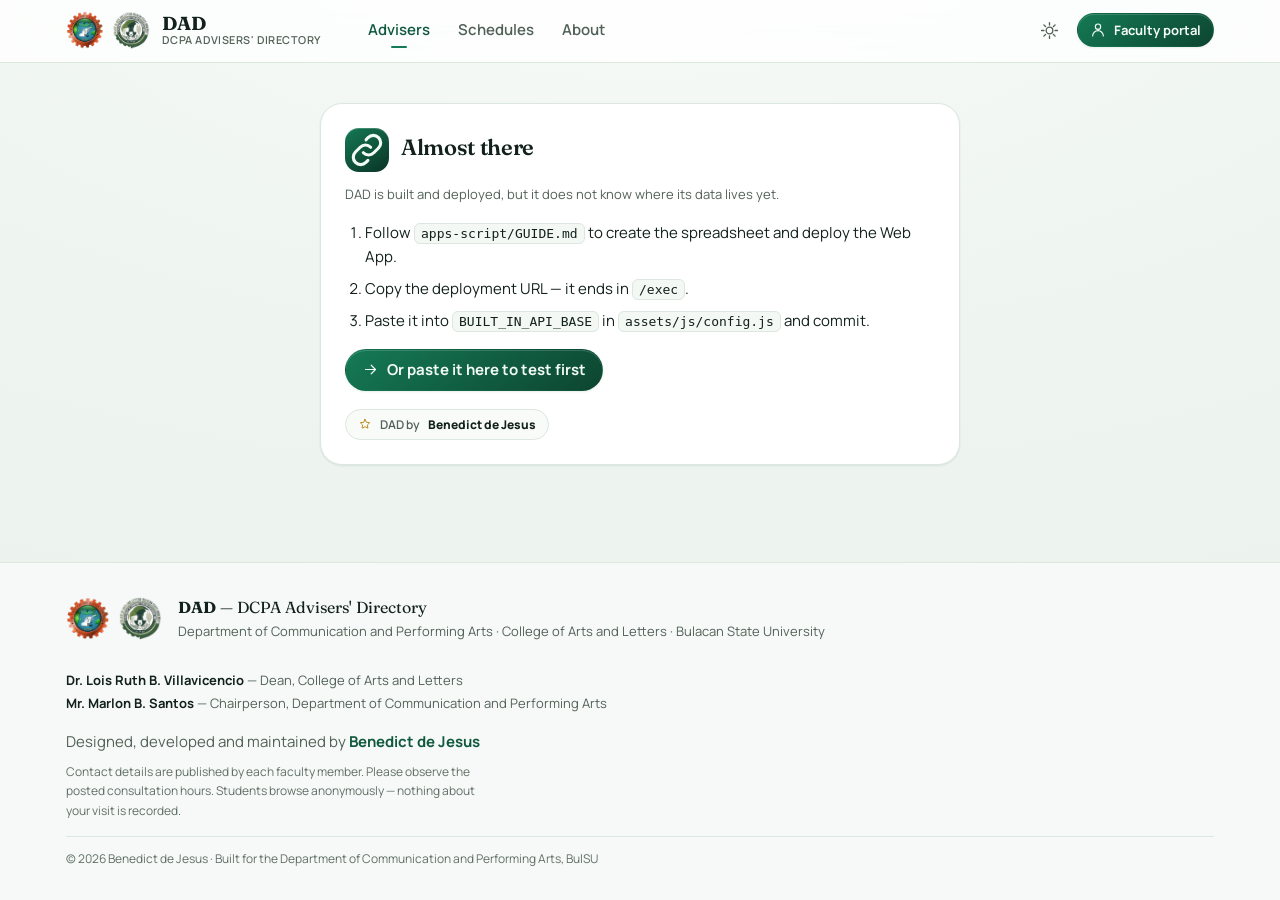
==== index.html @ 9a179851 "update" ====
<!doctype html>
<html lang="en" data-theme="auto">
<head>
<meta charset="utf-8">
<meta name="viewport" content="width=device-width, initial-scale=1, viewport-fit=cover">
<title>DAD — DCPA Advisers' Directory | BulSU College of Arts and Letters</title>
<meta name="description" content="Find advisers, consultants, critics and media experts of the Department of Communication and Performing Arts at Bulacan State University — expertise, consultation schedules and availability. Developed by Benedict de Jesus.">

<!-- Authorship -->
<meta name="author" content="Benedict de Jesus">
<meta name="creator" content="Benedict de Jesus">
<meta name="designer" content="Benedict de Jesus">
<meta name="copyright" content="Benedict de Jesus">
<link rel="author" href="humans.txt">

<meta name="color-scheme" content="light dark">
<meta name="theme-color" content="#10593f" media="(prefers-color-scheme: light)">
<meta name="theme-color" content="#0a1310" media="(prefers-color-scheme: dark)">

<meta property="og:title" content="DAD — DCPA Advisers' Directory">
<meta property="og:description" content="Advisers, consultants, critics and media experts of the Department of Communication and Performing Arts, BulSU College of Arts and Letters. Developed by Benedict de Jesus.">
<meta property="og:type" content="website">
<meta property="article:author" content="Benedict de Jesus">

<!-- The SVG monogram stays the tab icon: at 16px an institutional seal is
     unreadable, while the DCPA seal is used wherever there is room for it. -->
<link rel="icon" href="assets/img/favicon.svg" type="image/svg+xml">
<link rel="icon" href="assets/img/dcpa-logo.png" type="image/png" sizes="192x192">
<link rel="apple-touch-icon" href="assets/img/dcpa-logo.png">
<link rel="manifest" href="manifest.webmanifest">

<link rel="preconnect" href="https://fonts.googleapis.com">
<link rel="preconnect" href="https://fonts.gstatic.com" crossorigin>
<link rel="stylesheet" href="https://fonts.googleapis.com/css2?family=Fraunces:opsz,wght@9..144,500;9..144,700&family=Manrope:wght@400;500;600;700;800&display=swap">

<link rel="stylesheet" href="assets/css/tokens.css">
<link rel="stylesheet" href="assets/css/layout.css">
<link rel="stylesheet" href="assets/css/components.css">

<script type="application/ld+json">
{
  "@context": "https://schema.org",
  "@type": "WebSite",
  "name": "DAD — DCPA Advisers' Directory",
  "description": "Directory of advisers, consultants, critics and media experts of the Department of Communication and Performing Arts, College of Arts and Letters, Bulacan State University.",
  "author": {
    "@type": "Person",
    "name": "Benedict de Jesus",
    "jobTitle": "Developer and Administrator"
  },
  "creator": { "@type": "Person", "name": "Benedict de Jesus" },
  "publisher": {
    "@type": "CollegeOrUniversity",
    "name": "Bulacan State University",
    "department": {
      "@type": "Organization",
      "name": "Department of Communication and Performing Arts, College of Arts and Letters"
    }
  }
}
</script>

<script>
  // Applied before first paint so the page never flashes the wrong theme.
  (function () {
    try {
      var saved = localStorage.getItem('dad:theme');
      if (saved === 'light' || saved === 'dark') {
        document.documentElement.dataset.theme = saved;
      }
    } catch (e) {}
  })();
</script>
</head>

<body>
<!--
  DAD — DCPA Advisers' Directory
  Department of Communication and Performing Arts
  College of Arts and Letters, Bulacan State University

  Designed, built and maintained by Benedict de Jesus.
-->
<a class="skip-link" href="#main">Skip to content</a>

<div class="app-frame">

  <header class="topbar" id="topbar">
    <div class="topbar__inner">
      <a class="brand" href="#/" aria-label="DAD — DCPA Advisers' Directory, home">
        <span class="seals brand__seals">
          <span class="seal seal--adaptive brand__seal-cal">
            <img src="assets/img/cal-logo.png" width="192" height="191"
                 alt="Seal of the College of Arts and Letters, Bulacan State University">
          </span>
          <span class="seal seal--adaptive">
            <img src="assets/img/dcpa-logo.png" width="192" height="192"
                 alt="Seal of the Department of Communication and Performing Arts">
          </span>
        </span>
        <span class="brand__text">
          <strong>DAD</strong>
          <small>DCPA Advisers' Directory</small>
        </span>
      </a>

      <nav class="topnav" aria-label="Primary">
        <a href="#/" data-nav="home">Advisers</a>
        <a href="#/schedules" data-nav="schedules">Schedules</a>
        <a href="#/about" data-nav="about">About</a>
      </nav>

      <div class="topbar__actions">
        <button class="icon-btn" id="themeToggle" type="button"
                aria-label="Switch colour theme" title="Switch colour theme">
          <svg class="icon-sun" viewBox="0 0 24 24" aria-hidden="true"><circle cx="12" cy="12" r="4.2"></circle><g class="rays"><path d="M12 2v3M12 19v3M2 12h3M19 12h3M4.9 4.9 7 7M17 17l2.1 2.1M19.1 4.9 17 7M7 17l-2.1 2.1"></path></g></svg>
          <svg class="icon-moon" viewBox="0 0 24 24" aria-hidden="true"><path d="M20 14.5A8.5 8.5 0 0 1 9.5 4a8.5 8.5 0 1 0 10.5 10.5z"></path></svg>
        </button>
        <a class="btn btn--primary btn--sm topbar__portal" href="#/portal" data-nav="portal">
          <svg viewBox="0 0 24 24" aria-hidden="true" class="btn__icon"><path d="M12 3a4 4 0 1 1 0 8 4 4 0 0 1 0-8Z"></path><path d="M4 21a8 8 0 0 1 16 0"></path></svg>
          Faculty portal
        </a>
      </div>
    </div>
    <div class="topbar__progress" id="progress" aria-hidden="true"></div>
  </header>

  <main id="main" class="main" tabindex="-1">
    <div id="view" class="view"></div>
  </main>

  <footer class="footer">
    <div class="footer__inner">
      <div class="footer__lockup">
        <span class="seals">
          <span class="seal seal--adaptive" style="--seal:44px">
            <img src="assets/img/cal-logo.png" width="192" height="191" loading="lazy"
                 alt="Seal of the College of Arts and Letters, Bulacan State University">
          </span>
          <span class="seal seal--adaptive" style="--seal:44px">
            <img src="assets/img/dcpa-logo.png" width="192" height="192" loading="lazy"
                 alt="Seal of the Department of Communication and Performing Arts">
          </span>
        </span>
        <div>
          <p class="footer__brand"><strong>DAD</strong> — DCPA Advisers' Directory</p>
          <p class="footer__meta" id="footerMeta">
            Department of Communication and Performing Arts · College of Arts and Letters ·
            Bulacan State University
          </p>
        </div>
      </div>

      <p class="footer__leadership" id="footerLeadership">
        <span><b data-dean>Dr. Lois Ruth B. Villavicencio</b> — Dean, College of Arts and Letters</span>
        <span><b data-chair>Mr. Marlon B. Santos</b> — Chairperson, Department of Communication and Performing Arts</span>
      </p>

      <p class="footer__author">
        Designed, developed and maintained by
        <a href="#/about"><strong data-author>Benedict de Jesus</strong></a>
      </p>
      <p class="footer__legal">
        Contact details are published by each faculty member. Please observe the
        posted consultation hours. Students browse anonymously — nothing about
        your visit is recorded.
      </p>
      <p class="footer__copyright">
        &copy; <span id="footerYear">2026</span> <span data-author>Benedict de Jesus</span> ·
        Built for the Department of Communication and Performing Arts, BulSU
      </p>
    </div>
  </footer>

  <nav class="tabbar" aria-label="Primary (mobile)">
    <a href="#/" data-nav="home">
      <svg viewBox="0 0 24 24" aria-hidden="true"><path d="M4 6h16M4 12h16M4 18h10"></path></svg>
      <span>Advisers</span>
    </a>
    <a href="#/schedules" data-nav="schedules">
      <svg viewBox="0 0 24 24" aria-hidden="true"><rect x="3" y="5" width="18" height="16" rx="3"></rect><path d="M3 10h18M8 3v4M16 3v4"></path></svg>
      <span>Schedules</span>
    </a>
    <a href="#/portal" data-nav="portal">
      <svg viewBox="0 0 24 24" aria-hidden="true"><circle cx="12" cy="8" r="3.6"></circle><path d="M5 20a7 7 0 0 1 14 0"></path></svg>
      <span>Portal</span>
    </a>
    <a href="#/about" data-nav="about">
      <svg viewBox="0 0 24 24" aria-hidden="true"><circle cx="12" cy="12" r="9"></circle><path d="M12 11v5M12 7.6v.6"></path></svg>
      <span>About</span>
    </a>
  </nav>

</div>

<div id="sheetHost"></div>
<div id="toastHost" class="toast-host" role="status" aria-live="polite" aria-atomic="false"></div>

<script type="module" src="assets/js/app.js"></script>
<noscript>
  <div class="noscript">
    DAD needs JavaScript to load the advisers' directory. Please enable it, or
    contact the department office for a printed copy of consultation hours.
    <p style="margin-top:12px">A project by Benedict de Jesus.</p>
  </div>
</noscript>
</body>
</html>
---- assets/css/tokens.css ----
/* ==========================================================================
   DAD — DCPA Advisers' Directory
   Design tokens.

   Built and developed by Benedict de Jesus.

   Palette: College of Arts and Letters green with a gold accent, on warm
   neutrals. To rebrand, change --brand-* and --accent-* only; every surface,
   border, badge and dark-mode value derives from them.
   ========================================================================== */

:root {
  color-scheme: light;

  /* --- brand: CAL green ------------------------------------------------ */
  --brand-900: #052018;
  --brand-800: #0a3325;
  --brand-700: #0d4531;
  --brand-600: #10593f;
  --brand-500: #157a56;
  --brand-400: #2f9c74;
  --brand-300: #6fbf9c;
  --brand-200: #c2e3d5;
  --brand-100: #ecf6f1;

  /* --- accent: academic gold ------------------------------------------- */
  --accent-700: #7d5a10;
  --accent-600: #9c7118;
  --accent-500: #bd8d24;
  --accent-400: #d9ae51;
  --accent-200: #f1e2ba;
  --accent-100: #faf4e5;

  /* --- semantic surfaces ----------------------------------------------- */
  --bg: #f4f7f4;
  --bg-tint: radial-gradient(120% 80% at 50% -10%, #f7fbf8 0%, #eff5f1 55%, #ecf2ee 100%);
  --surface: #ffffff;
  --surface-2: #f9fbf9;
  --surface-3: #eef3ef;
  --surface-inset: #f4f8f5;
  --overlay: rgba(6, 30, 22, .48);

  --line: #dce7e0;
  --line-strong: #c5d5cb;

  --text: #12211b;
  --text-muted: #526158;
  /* Not lighter than this: --text-faint carries the mobile tab-bar labels and
     the footer small print, so it must clear 4.5:1 on both --surface and --bg. */
  --text-faint: #616f67;
  --text-on-brand: #f2fbf6;

  /* Brand colour when it is used as *text* rather than as a fill. It has to
     satisfy contrast against light and dark surfaces, which the fill colours
     cannot — a green dark enough to sit behind white text is unreadable as
     text on a dark card. */
  --brand-ink: var(--brand-600);
  --accent-ink: var(--accent-700);

  /* --- status ---------------------------------------------------------- */
  --ok-bg: #e4f4ea;      --ok-fg: #1b6b3c;      --ok-line: #b5e0c6;
  --warn-bg: #fdf2dd;    --warn-fg: #8a5c09;    --warn-line: #f0d9a8;
  --stop-bg: #fbe9e9;    --stop-fg: #a52a2a;    --stop-line: #ecc9c9;
  --info-bg: #e7eff9;    --info-fg: #27548c;    --info-line: #c4d6ee;

  /* --- elevation -------------------------------------------------------- */
  --shadow-1: 0 1px 2px rgba(10, 45, 33, .05), 0 1px 3px rgba(10, 45, 33, .04);
  --shadow-2: 0 2px 4px rgba(10, 45, 33, .05), 0 8px 20px -6px rgba(10, 45, 33, .13);
  --shadow-3: 0 4px 10px rgba(10, 45, 33, .07), 0 24px 48px -12px rgba(10, 45, 33, .22);
  --ring: 0 0 0 3px var(--brand-200);

  /* --- geometry --------------------------------------------------------- */
  --r-xs: 8px;
  --r-sm: 12px;
  --r-md: 16px;
  --r-lg: 22px;
  --r-xl: 30px;
  --r-pill: 999px;

  --space-1: 4px;
  --space-2: 8px;
  --space-3: 12px;
  --space-4: 16px;
  --space-5: 24px;
  --space-6: 32px;
  --space-7: 48px;
  --space-8: 72px;

  --shell: 1180px;
  --topbar-h: 60px;
  --tabbar-h: calc(58px + env(safe-area-inset-bottom, 0px));

  /* --- type -------------------------------------------------------------- */
  --font-sans: "Manrope", ui-sans-serif, system-ui, -apple-system, "Segoe UI", Roboto,
               "Helvetica Neue", Arial, sans-serif;
  --font-display: "Fraunces", ui-serif, Georgia, "Times New Roman", serif;
  --font-mono: ui-monospace, SFMono-Regular, "SF Mono", Menlo, Consolas, monospace;

  --fs-xs: .75rem;
  --fs-sm: .8125rem;
  --fs-base: .9375rem;
  --fs-md: 1rem;
  --fs-lg: 1.125rem;
  --fs-xl: 1.375rem;
  --fs-2xl: clamp(1.55rem, 1.1rem + 2vw, 2.1rem);
  --fs-3xl: clamp(2rem, 1.2rem + 3.6vw, 3.1rem);

  /* --- motion ------------------------------------------------------------ */
  --ease-out: cubic-bezier(.22, 1, .36, 1);
  --ease-in-out: cubic-bezier(.65, 0, .35, 1);
  --ease-spring: cubic-bezier(.34, 1.56, .64, 1);
  --t-fast: 140ms;
  --t-base: 240ms;
  --t-slow: 420ms;

  /* --- brand colours of linked services --------------------------------- */
  --facebook: #1877f2;
  --linkedin: #0a66c2;
}

/* --- dark: follows the OS unless the user pinned light ------------------- */
@media (prefers-color-scheme: dark) {
  :root:not([data-theme="light"]) {
    color-scheme: dark;

    --brand-200: #1d4a38;
    --brand-100: #10281f;
    /* Text-weight brand colours, lightened so they stay legible on dark. */
    --brand-ink: #6fbf9c;
    --accent-ink: #e2bd6b;
    --accent-200: #4a3a17;
    --accent-100: #2a2110;

    --bg: #0a1310;
    --bg-tint: radial-gradient(120% 80% at 50% -10%, #132621 0%, #0d1a16 55%, #0a1310 100%);
    --surface: #121e19;
    --surface-2: #16251f;
    --surface-3: #1d3028;
    --surface-inset: #0f1a15;
    --overlay: rgba(2, 9, 6, .68);

    --line: #24382e;
    --line-strong: #35503f;

    --text: #e9f4ee;
    --text-muted: #a3b8ac;
    --text-faint: #7b9186;
    --text-on-brand: #f2fbf6;

    --ok-bg: #10301e;    --ok-fg: #7cd8a0;    --ok-line: #22513a;
    --warn-bg: #322610;  --warn-fg: #edc172;  --warn-line: #54401c;
    --stop-bg: #351717;  --stop-fg: #f0a5a5;  --stop-line: #582929;
    --info-bg: #142238;  --info-fg: #a5c2ec;  --info-line: #2a3d60;

    --shadow-1: 0 1px 2px rgba(0, 0, 0, .5);
    --shadow-2: 0 2px 6px rgba(0, 0, 0, .45), 0 12px 28px -10px rgba(0, 0, 0, .7);
    --shadow-3: 0 6px 14px rgba(0, 0, 0, .5), 0 30px 60px -14px rgba(0, 0, 0, .8);
    --ring: 0 0 0 3px rgba(47, 156, 116, .4);

    --facebook: #4f96ff;
    --linkedin: #4d9ae0;
  }
}

/* --- dark: explicitly pinned by the user --------------------------------- */
:root[data-theme="dark"] {
  color-scheme: dark;

  --brand-200: #1d4a38;
  --brand-100: #10281f;
  /* Text-weight brand colours, lightened so they stay legible on dark. */
  --brand-ink: #6fbf9c;
  --accent-ink: #e2bd6b;
  --accent-200: #4a3a17;
  --accent-100: #2a2110;

  --bg: #0a1310;
  --bg-tint: radial-gradient(120% 80% at 50% -10%, #132621 0%, #0d1a16 55%, #0a1310 100%);
  --surface: #121e19;
  --surface-2: #16251f;
  --surface-3: #1d3028;
  --surface-inset: #0f1a15;
  --overlay: rgba(2, 9, 6, .68);

  --line: #24382e;
  --line-strong: #35503f;

  --text: #e9f4ee;
  --text-muted: #a3b8ac;
  --text-faint: #7b9186;
  --text-on-brand: #f2fbf6;

  --ok-bg: #10301e;    --ok-fg: #7cd8a0;    --ok-line: #22513a;
  --warn-bg: #322610;  --warn-fg: #edc172;  --warn-line: #54401c;
  --stop-bg: #351717;  --stop-fg: #f0a5a5;  --stop-line: #582929;
  --info-bg: #142238;  --info-fg: #a5c2ec;  --info-line: #2a3d60;

  --shadow-1: 0 1px 2px rgba(0, 0, 0, .5);
  --shadow-2: 0 2px 6px rgba(0, 0, 0, .45), 0 12px 28px -10px rgba(0, 0, 0, .7);
  --shadow-3: 0 6px 14px rgba(0, 0, 0, .5), 0 30px 60px -14px rgba(0, 0, 0, .8);
  --ring: 0 0 0 3px rgba(47, 156, 116, .4);

  --facebook: #4f96ff;
  --linkedin: #4d9ae0;
}

/* Users who ask for less motion get none of the decorative kind. */
@media (prefers-reduced-motion: reduce) {
  :root {
    --t-fast: 1ms;
    --t-base: 1ms;
    --t-slow: 1ms;
  }
  *, *::before, *::after {
    animation-duration: 1ms !important;
    animation-iteration-count: 1 !important;
    transition-duration: 1ms !important;
    scroll-behavior: auto !important;
  }
}
---- assets/css/layout.css ----
/* ==========================================================================
   DAD — reset, shell and page layout (mobile-first)
   ========================================================================== */

*, *::before, *::after { box-sizing: border-box; }

html {
  -webkit-text-size-adjust: 100%;
  scroll-behavior: smooth;
}

body {
  margin: 0;
  min-height: 100dvh;
  font-family: var(--font-sans);
  font-size: var(--fs-base);
  line-height: 1.6;
  color: var(--text);
  background: var(--bg);
  background-image: var(--bg-tint);
  background-attachment: fixed;
  -webkit-font-smoothing: antialiased;
  text-rendering: optimizeLegibility;
  overflow-wrap: break-word;
}

body.is-locked { overflow: hidden; }

h1, h2, h3, h4 {
  margin: 0;
  font-family: var(--font-display);
  font-weight: 600;
  line-height: 1.15;
  letter-spacing: -.015em;
  font-optical-sizing: auto;
}

p { margin: 0; }
ul, ol { margin: 0; padding: 0; list-style: none; }

a {
  color: var(--brand-ink);
  text-decoration-color: color-mix(in srgb, var(--brand-600) 35%, transparent);
  text-underline-offset: 3px;
}
a:hover { text-decoration-color: currentColor; }

img { max-width: 100%; display: block; }

svg { fill: none; stroke: currentColor; stroke-width: 1.7; stroke-linecap: round; stroke-linejoin: round; }

button, input, select, textarea { font: inherit; color: inherit; }
button { cursor: pointer; }

:where(a, button, input, select, textarea, [tabindex]):focus-visible {
  outline: 2px solid var(--brand-500);
  outline-offset: 2px;
  border-radius: var(--r-xs);
}

::selection { background: var(--brand-200); color: var(--text); }

/* --- scrollbars ---------------------------------------------------------- */
* { scrollbar-width: thin; scrollbar-color: var(--line-strong) transparent; }
*::-webkit-scrollbar { width: 10px; height: 10px; }
*::-webkit-scrollbar-thumb {
  background: var(--line-strong);
  border-radius: var(--r-pill);
  border: 3px solid transparent;
  background-clip: content-box;
}

/* --- skip link ----------------------------------------------------------- */
.skip-link {
  position: fixed;
  inset-inline-start: var(--space-3);
  inset-block-start: -100px;
  z-index: 200;
  padding: var(--space-2) var(--space-4);
  background: var(--brand-600);
  color: var(--text-on-brand);
  border-radius: var(--r-sm);
  font-weight: 700;
  text-decoration: none;
  transition: inset-block-start var(--t-base) var(--ease-out);
}
.skip-link:focus { inset-block-start: var(--space-3); }

/* ==========================================================================
   Shell
   ========================================================================== */

.app-frame {
  display: flex;
  flex-direction: column;
  min-height: 100dvh;
}

.main {
  flex: 1;
  padding-block: var(--space-4) var(--space-7);
  padding-bottom: calc(var(--tabbar-h) + var(--space-6));
  outline: none;
}

.shell {
  width: 100%;
  max-width: var(--shell);
  margin-inline: auto;
  padding-inline: var(--space-4);
}

/* --- top bar ------------------------------------------------------------- */
.topbar {
  position: sticky;
  top: 0;
  z-index: 60;
  background: color-mix(in srgb, var(--surface) 78%, transparent);
  border-bottom: 1px solid var(--line);
  backdrop-filter: saturate(1.5) blur(14px);
  -webkit-backdrop-filter: saturate(1.5) blur(14px);
  transition: box-shadow var(--t-base) var(--ease-out),
              background-color var(--t-base) var(--ease-out);
}
.topbar.is-stuck { box-shadow: var(--shadow-2); }

.topbar__inner {
  max-width: var(--shell);
  margin-inline: auto;
  min-height: var(--topbar-h);
  padding-inline: var(--space-4);
  display: flex;
  align-items: center;
  gap: var(--space-3);
}

.topbar__actions {
  margin-inline-start: auto;
  display: flex;
  align-items: center;
  gap: var(--space-2);
}

.topbar__progress {
  height: 2px;
  width: 100%;
  transform-origin: 0 50%;
  transform: scaleX(0);
  background: linear-gradient(90deg, var(--brand-500), var(--accent-500));
  opacity: 0;
  transition: transform var(--t-slow) var(--ease-out), opacity var(--t-fast) linear;
}
.topbar__progress.is-active { opacity: 1; transform: scaleX(.7); }
.topbar__progress.is-done { opacity: 0; transform: scaleX(1); }

/* --- brand --------------------------------------------------------------- */
.brand {
  display: inline-flex;
  align-items: center;
  gap: var(--space-3);
  text-decoration: none;
  color: inherit;
  border-radius: var(--r-sm);
}
.brand__seals { flex: none; }
/* 38px tile leaves the artwork at 32px once the dark-mode plate takes its
   3px padding — below about 28px the ring lettering stops resolving. */
.brand__seals .seal { --seal: 38px; }
.brand:hover .seal { transform: translateY(-1px); }

.brand__text { display: flex; flex-direction: column; line-height: 1.1; }
.brand__text strong {
  font-family: var(--font-display);
  font-size: 1.18rem;
  font-weight: 700;
  letter-spacing: .01em;
}
.brand__text small {
  font-size: .68rem;
  color: var(--text-muted);
  letter-spacing: .04em;
  text-transform: uppercase;
  font-weight: 600;
}
/* Narrow phones: both seals still fit beside "DAD", so only the descriptor
   line drops — the full name stays in the tab title and the footer. */
@media (max-width: 420px) {
  .brand__text small { display: none; }
}

/* --- desktop nav --------------------------------------------------------- */
.topnav { display: none; }

.topbar__portal .btn__icon { width: 16px; height: 16px; }

/* The bottom tab bar already carries Portal on phones — repeating it in the
   header only crowds the brand lockup out of the space it needs.
   `.topbar` prefix needed: plain `.topbar__portal` ties with `.btn`, which is
   declared later in components.css and would win the display property. */
@media (max-width: 859px) {
  .topbar .topbar__portal { display: none; }
}

@media (min-width: 860px) {
  .topnav {
    display: flex;
    gap: var(--space-1);
    margin-inline-start: var(--space-5);
  }
  .topnav a {
    position: relative;
    padding: var(--space-2) var(--space-3);
    border-radius: var(--r-sm);
    color: var(--text-muted);
    font-weight: 600;
    text-decoration: none;
    transition: color var(--t-fast) var(--ease-out), background-color var(--t-fast) var(--ease-out);
  }
  .topnav a:hover { color: var(--text); background: var(--surface-3); }
  .topnav a[aria-current="page"] { color: var(--brand-ink); }
  .topnav a[aria-current="page"]::after {
    content: "";
    position: absolute;
    left: 50%;
    bottom: 2px;
    width: 16px;
    height: 2px;
    border-radius: 2px;
    background: var(--brand-500);
    transform: translateX(-50%);
    animation: nav-underline var(--t-base) var(--ease-out);
  }
}
@keyframes nav-underline {
  from { width: 0; opacity: 0; }
  to { width: 16px; opacity: 1; }
}

/* --- mobile tab bar ------------------------------------------------------ */
.tabbar {
  position: fixed;
  inset-inline: 0;
  bottom: 0;
  z-index: 60;
  display: grid;
  grid-template-columns: repeat(4, 1fr);
  gap: 2px;
  padding: 6px 6px calc(6px + env(safe-area-inset-bottom, 0px));
  background: color-mix(in srgb, var(--surface) 88%, transparent);
  border-top: 1px solid var(--line);
  backdrop-filter: blur(16px) saturate(1.4);
  -webkit-backdrop-filter: blur(16px) saturate(1.4);
}
.tabbar a {
  display: grid;
  justify-items: center;
  gap: 3px;
  padding: 7px 4px;
  border-radius: var(--r-sm);
  color: var(--text-faint);
  font-size: .68rem;
  font-weight: 700;
  letter-spacing: .01em;
  text-decoration: none;
  transition: color var(--t-fast) var(--ease-out), background-color var(--t-fast) var(--ease-out);
}
.tabbar a svg { width: 21px; height: 21px; transition: transform var(--t-base) var(--ease-spring); }
.tabbar a:active svg { transform: scale(.86); }
.tabbar a[aria-current="page"] { color: var(--brand-ink); background: var(--brand-100); }
.tabbar a[aria-current="page"] svg { transform: translateY(-1px) scale(1.06); }

@media (min-width: 860px) {
  .tabbar { display: none; }
  .main { padding-bottom: var(--space-8); }
  :root { --tabbar-h: 0px; }
}

/* --- footer -------------------------------------------------------------- */
.footer {
  border-top: 1px solid var(--line);
  background: color-mix(in srgb, var(--surface) 55%, transparent);
  margin-bottom: var(--tabbar-h);
}
.footer__inner {
  max-width: var(--shell);
  margin-inline: auto;
  padding: var(--space-6) var(--space-4);
  display: grid;
  gap: var(--space-2);
  font-size: var(--fs-sm);
  color: var(--text-muted);
}
.footer__lockup {
  display: flex;
  align-items: center;
  gap: var(--space-4);
  flex-wrap: wrap;
  margin-block-end: var(--space-2);
}
.footer__brand { font-family: var(--font-display); font-size: var(--fs-md); color: var(--text); }
.footer__leadership {
  display: grid;
  gap: 3px;
  padding-block-start: var(--space-3);
  font-size: var(--fs-sm);
  color: var(--text-muted);
}
.footer__leadership b { color: var(--text); font-weight: 700; }
.footer__author {
  font-size: var(--fs-base);
  color: var(--text-muted);
  padding-block-start: var(--space-2);
}
.footer__author strong { color: var(--brand-ink); }
.footer__author a { text-decoration: none; }
.footer__author a:hover strong { text-decoration: underline; text-underline-offset: 3px; }
.footer__legal { color: var(--text-faint); font-size: var(--fs-xs); max-width: 62ch; }
.footer__copyright {
  color: var(--text-faint);
  font-size: var(--fs-xs);
  padding-block-start: var(--space-3);
  border-block-start: 1px solid var(--line);
  margin-block-start: var(--space-2);
}

@media (min-width: 860px) { .footer { margin-bottom: 0; } }

/* --- page rhythm --------------------------------------------------------- */
.view { display: block; }

.section { margin-block: var(--space-6); }
.section + .section { margin-block-start: var(--space-7); }

.section__head {
  display: flex;
  align-items: flex-end;
  justify-content: space-between;
  gap: var(--space-3);
  margin-block-end: var(--space-4);
  flex-wrap: wrap;
}
.section__title { font-size: var(--fs-xl); }
.section__sub { font-size: var(--fs-sm); color: var(--text-muted); }

.stack { display: grid; gap: var(--space-4); }
.stack--tight { gap: var(--space-2); }
.row { display: flex; align-items: center; gap: var(--space-2); flex-wrap: wrap; }
.spacer { flex: 1; }

.grid-cards {
  display: grid;
  gap: var(--space-4);
  grid-template-columns: 1fr;
}
@media (min-width: 620px) {
  .grid-cards { grid-template-columns: repeat(2, minmax(0, 1fr)); }
}
@media (min-width: 1000px) {
  .grid-cards { grid-template-columns: repeat(3, minmax(0, 1fr)); }
}

.noscript {
  max-width: 60ch;
  margin: var(--space-7) auto;
  padding: var(--space-5);
  border: 1px solid var(--line);
  border-radius: var(--r-md);
  background: var(--surface);
  text-align: center;
}

/* --- entrance animations ------------------------------------------------- */
@keyframes rise {
  from { opacity: 0; transform: translateY(14px); }
  to { opacity: 1; transform: none; }
}
@keyframes fade {
  from { opacity: 0; }
  to { opacity: 1; }
}
@keyframes pop {
  0% { opacity: 0; transform: scale(.94); }
  100% { opacity: 1; transform: scale(1); }
}

.view > * { animation: rise var(--t-slow) var(--ease-out) both; }

.reveal { opacity: 0; transform: translateY(16px); }
.reveal.is-in {
  opacity: 1;
  transform: none;
  transition: opacity var(--t-slow) var(--ease-out), transform var(--t-slow) var(--ease-out);
  transition-delay: var(--stagger, 0ms);
}

@media (prefers-reduced-motion: reduce) {
  .reveal { opacity: 1; transform: none; }
  .view > * { animation: none; }
}

/* View Transitions, where the browser supports them. */
@view-transition { navigation: auto; }
::view-transition-old(root) { animation: fade 120ms var(--ease-out) reverse; }
::view-transition-new(root) { animation: rise 260ms var(--ease-out); }
---- assets/css/components.css ----
/* ==========================================================================
   DAD — components
   ========================================================================== */

/* --------------------------------------------------------------------------
   Buttons
   -------------------------------------------------------------------------- */
.btn {
  --btn-bg: var(--surface);
  --btn-fg: var(--text);
  --btn-line: var(--line-strong);
  position: relative;
  display: inline-flex;
  align-items: center;
  justify-content: center;
  gap: var(--space-2);
  padding: 10px var(--space-4);
  min-height: 42px;
  border: 1px solid var(--btn-line);
  border-radius: var(--r-pill);
  background: var(--btn-bg);
  color: var(--btn-fg);
  font-weight: 700;
  font-size: var(--fs-base);
  line-height: 1;
  text-decoration: none;
  white-space: nowrap;
  transition: transform var(--t-fast) var(--ease-out),
              box-shadow var(--t-fast) var(--ease-out),
              background-color var(--t-fast) var(--ease-out),
              border-color var(--t-fast) var(--ease-out),
              opacity var(--t-fast) linear;
}
.btn:hover { transform: translateY(-1px); box-shadow: var(--shadow-2); }
.btn:active { transform: translateY(0) scale(.985); box-shadow: var(--shadow-1); }
.btn[disabled], .btn[aria-disabled="true"] {
  opacity: .55;
  pointer-events: none;
  transform: none;
}
.btn__icon { width: 17px; height: 17px; flex: none; }

.btn--primary {
  --btn-bg: linear-gradient(145deg, var(--brand-500), var(--brand-700));
  --btn-fg: var(--text-on-brand);
  --btn-line: transparent;
  box-shadow: var(--shadow-1), inset 0 1px 0 rgba(255, 255, 255, .16);
}
.btn--primary:hover { --btn-bg: linear-gradient(145deg, var(--brand-400), var(--brand-600)); }

.btn--accent {
  --btn-bg: linear-gradient(145deg, var(--accent-500), var(--accent-700));
  --btn-fg: #241a05;
  --btn-line: transparent;
}

.btn--ghost { --btn-bg: transparent; --btn-line: transparent; color: var(--text-muted); }
.btn--ghost:hover { --btn-bg: var(--surface-3); color: var(--text); box-shadow: none; }

.btn--danger { --btn-bg: var(--stop-bg); --btn-fg: var(--stop-fg); --btn-line: var(--stop-line); }
.btn--danger:hover { --btn-bg: var(--stop-fg); --btn-fg: #fff; }

.btn--sm { min-height: 34px; padding: 6px var(--space-3); font-size: var(--fs-sm); }
.btn--lg { min-height: 50px; padding: 14px var(--space-5); font-size: var(--fs-md); }
.btn--block { width: 100%; }

.btn.is-busy { pointer-events: none; color: transparent; }
.btn.is-busy::after {
  content: "";
  position: absolute;
  inset: 50% auto auto 50%;
  width: 17px;
  height: 17px;
  margin: -9px 0 0 -9px;
  border: 2px solid currentColor;
  border-top-color: transparent;
  border-radius: 50%;
  color: var(--btn-fg);
  animation: spin .7s linear infinite;
}
@keyframes spin { to { transform: rotate(360deg); } }

.icon-btn {
  display: inline-grid;
  place-items: center;
  width: 40px;
  height: 40px;
  border: 1px solid transparent;
  border-radius: var(--r-pill);
  background: transparent;
  color: var(--text-muted);
  transition: background-color var(--t-fast) var(--ease-out),
              color var(--t-fast) var(--ease-out),
              transform var(--t-fast) var(--ease-spring);
}
.icon-btn:hover { background: var(--surface-3); color: var(--text); }
.icon-btn:active { transform: scale(.9); }
.icon-btn svg { width: 19px; height: 19px; }

/* theme toggle icon swap */
#themeToggle .icon-moon { display: none; }
:root[data-theme="dark"] #themeToggle .icon-sun { display: none; }
:root[data-theme="dark"] #themeToggle .icon-moon { display: block; }
@media (prefers-color-scheme: dark) {
  :root:not([data-theme="light"]) #themeToggle .icon-sun { display: none; }
  :root:not([data-theme="light"]) #themeToggle .icon-moon { display: block; }
}
#themeToggle .rays { transition: transform var(--t-slow) var(--ease-spring); transform-origin: 12px 12px; }
#themeToggle:hover .rays { transform: rotate(45deg); }

/* --------------------------------------------------------------------------
   Cards & panels
   -------------------------------------------------------------------------- */
.card {
  position: relative;
  background: var(--surface);
  border: 1px solid var(--line);
  border-radius: var(--r-lg);
  box-shadow: var(--shadow-1);
  transition: transform var(--t-base) var(--ease-out),
              box-shadow var(--t-base) var(--ease-out),
              border-color var(--t-base) var(--ease-out);
}
.card--pad { padding: var(--space-5); }

.panel {
  background: var(--surface);
  border: 1px solid var(--line);
  border-radius: var(--r-lg);
  padding: var(--space-5);
  box-shadow: var(--shadow-1);
}
.panel__title {
  font-size: var(--fs-lg);
  margin-block-end: var(--space-1);
}
.panel__sub {
  font-size: var(--fs-sm);
  color: var(--text-muted);
  margin-block-end: var(--space-4);
}

/* --------------------------------------------------------------------------
   Hero
   -------------------------------------------------------------------------- */
.hero {
  position: relative;
  overflow: hidden;
  border-radius: var(--r-xl);
  padding: var(--space-6) var(--space-5) var(--space-7);
  background: linear-gradient(155deg, var(--brand-700) 0%, var(--brand-900) 60%, #03150f 100%);
  color: var(--text-on-brand);
  isolation: isolate;
}
.hero::before,
.hero::after {
  content: "";
  position: absolute;
  border-radius: 50%;
  filter: blur(50px);
  z-index: -1;
  animation: drift 18s var(--ease-in-out) infinite alternate;
}
.hero::before {
  width: 300px; height: 300px;
  background: color-mix(in srgb, var(--accent-500) 55%, transparent);
  top: -130px; right: -70px;
  opacity: .5;
}
.hero::after {
  width: 260px; height: 260px;
  background: color-mix(in srgb, var(--brand-400) 70%, transparent);
  bottom: -140px; left: -60px;
  opacity: .55;
  animation-delay: -8s;
}
@keyframes drift {
  from { transform: translate3d(0, 0, 0) scale(1); }
  to { transform: translate3d(-24px, 22px, 0) scale(1.14); }
}

.hero__eyebrow {
  display: inline-flex;
  align-items: center;
  gap: var(--space-3);
  padding: 5px var(--space-4) 5px 5px;
  border-radius: var(--r-pill);
  background: rgba(255, 255, 255, .12);
  border: 1px solid rgba(255, 255, 255, .2);
  font-size: var(--fs-xs);
  font-weight: 700;
  letter-spacing: .06em;
  text-transform: uppercase;
  max-width: 100%;
}
.hero__eyebrow .seals { gap: 5px; }
.hero__eyebrow > span:last-child { min-width: 0; }

/* Both institution names are spelled out in full here, which in letterspaced
   caps runs to four lines on a narrow phone and starts out-shouting the
   headline. Dropping to sentence case keeps every word and halves the height. */
@media (max-width: 560px) {
  .hero__eyebrow {
    text-transform: none;
    letter-spacing: .005em;
    font-size: var(--fs-sm);
    border-radius: var(--r-lg);
  }
}
.hero__title {
  font-size: var(--fs-3xl);
  margin-block: var(--space-4) var(--space-3);
  max-width: 22ch;
}
.hero__title em {
  font-style: normal;
  color: var(--accent-400);
}
.hero__lead {
  max-width: 54ch;
  color: rgba(242, 251, 246, .82);
  font-size: var(--fs-md);
}
/* A grid, not wrapping flex: four stats on one row collapse to a tidy 2x2 on
   phones instead of 3 + 1 orphan. */
.hero__stats {
  display: grid;
  grid-template-columns: repeat(2, minmax(0, 1fr));
  gap: var(--space-3);
  margin-block-start: var(--space-5);
}
@media (min-width: 680px) {
  .hero__stats { grid-template-columns: repeat(4, minmax(0, 1fr)); }
}
.hero__stat {
  padding: var(--space-3) var(--space-4);
  border-radius: var(--r-md);
  background: rgba(255, 255, 255, .09);
  border: 1px solid rgba(255, 255, 255, .13);
  backdrop-filter: blur(6px);
}
.hero__stat b {
  display: block;
  font-family: var(--font-display);
  font-size: 1.6rem;
  line-height: 1.1;
  font-variant-numeric: tabular-nums;
}
.hero__stat span {
  font-size: var(--fs-xs);
  text-transform: uppercase;
  letter-spacing: .06em;
  color: rgba(242, 251, 246, .72);
  font-weight: 700;
}

.hero__note {
  display: flex;
  align-items: flex-start;
  gap: var(--space-2);
  margin-block-start: var(--space-5);
  padding: var(--space-3) var(--space-4);
  border-radius: var(--r-md);
  background: rgba(255, 255, 255, .08);
  border: 1px solid rgba(255, 255, 255, .13);
  font-size: var(--fs-sm);
  color: rgba(242, 251, 246, .84);
  max-width: 62ch;
}
.hero__note svg { width: 18px; height: 18px; flex: none; margin-top: 2px; color: var(--accent-400); }
/* The hero is dark in both themes, so this is a fixed light gold rather than a
   token — --accent-400 only reaches 4.2:1 here, just under AA for body text. */
.hero__note a { color: #f0d492; font-weight: 700; }

/* --------------------------------------------------------------------------
   Search & filters
   -------------------------------------------------------------------------- */
.filterbar {
  position: sticky;
  top: var(--topbar-h);
  z-index: 40;
  margin-block: var(--space-5) var(--space-4);
  padding: var(--space-3);
  border-radius: var(--r-lg);
  background: color-mix(in srgb, var(--surface) 85%, transparent);
  border: 1px solid var(--line);
  box-shadow: var(--shadow-1);
  backdrop-filter: blur(14px) saturate(1.4);
  -webkit-backdrop-filter: blur(14px) saturate(1.4);
}

.search {
  position: relative;
  display: flex;
  align-items: center;
}
.search svg {
  position: absolute;
  left: 14px;
  width: 18px;
  height: 18px;
  color: var(--text-faint);
  pointer-events: none;
}
.search input {
  width: 100%;
  padding: 12px var(--space-5) 12px 42px;
  border: 1px solid var(--line-strong);
  border-radius: var(--r-pill);
  background: var(--surface-inset);
  transition: border-color var(--t-fast) var(--ease-out), box-shadow var(--t-fast) var(--ease-out);
}
.search input:focus {
  outline: none;
  border-color: var(--brand-500);
  box-shadow: var(--ring);
}
.search__clear {
  position: absolute;
  right: 8px;
  width: 30px; height: 30px;
  display: none;
  place-items: center;
  border: 0;
  border-radius: 50%;
  background: var(--surface-3);
  color: var(--text-muted);
}
.search.has-value .search__clear { display: grid; }

.chiprow {
  display: flex;
  gap: var(--space-2);
  margin-block-start: var(--space-3);
  overflow-x: auto;
  scrollbar-width: none;
  padding-block-end: 2px;
  scroll-snap-type: x proximity;
  -webkit-overflow-scrolling: touch;
}
.chiprow::-webkit-scrollbar { display: none; }
.chiprow--wrap { flex-wrap: wrap; overflow: visible; }

/* Finger-sized targets on touch devices without inflating the desktop UI. */
@media (pointer: coarse) {
  .chip, .toggle { min-height: 40px; }
  .btn--sm { min-height: 40px; }
  .icon-btn { width: 44px; height: 44px; }
  .task__glyph { width: 44px; height: 44px; }
  .task__level button { min-height: 40px; padding-inline: 16px; }
}

.chip {
  flex: none;
  scroll-snap-align: start;
  display: inline-flex;
  align-items: center;
  gap: 6px;
  padding: 7px var(--space-3);
  border: 1px solid var(--line-strong);
  border-radius: var(--r-pill);
  background: var(--surface);
  color: var(--text-muted);
  font-size: var(--fs-sm);
  font-weight: 700;
  transition: all var(--t-fast) var(--ease-out);
}
.chip:hover { color: var(--text); border-color: var(--brand-400); }
.chip[aria-pressed="true"] {
  background: var(--brand-600);
  border-color: var(--brand-600);
  color: var(--text-on-brand);
  box-shadow: var(--shadow-1);
}
.chip__count {
  font-variant-numeric: tabular-nums;
  font-size: var(--fs-xs);
  opacity: .7;
}

.filterbar__meta {
  display: flex;
  align-items: center;
  justify-content: space-between;
  gap: var(--space-3);
  margin-block-start: var(--space-3);
  padding-inline: var(--space-1);
  font-size: var(--fs-sm);
  color: var(--text-muted);
}
.filterbar__meta select {
  padding: 6px var(--space-3);
  border: 1px solid var(--line-strong);
  border-radius: var(--r-pill);
  background: var(--surface);
  font-size: var(--fs-sm);
  font-weight: 600;
}

/* --------------------------------------------------------------------------
   Faculty card
   -------------------------------------------------------------------------- */
.fcard {
  display: flex;
  flex-direction: column;
  gap: var(--space-3);
  padding: var(--space-4);
  text-align: start;
  width: 100%;
  cursor: pointer;
  background: var(--surface);
  border: 1px solid var(--line);
  border-radius: var(--r-lg);
  box-shadow: var(--shadow-1);
  transition: transform var(--t-base) var(--ease-out),
              box-shadow var(--t-base) var(--ease-out),
              border-color var(--t-base) var(--ease-out);
}
@media (hover: hover) {
  .fcard:hover {
    transform: translateY(-3px);
    box-shadow: var(--shadow-3);
    border-color: var(--brand-200);
  }
}
.fcard:active { transform: translateY(0) scale(.995); }

.fcard__top { display: flex; gap: var(--space-3); align-items: flex-start; }

.avatar {
  --size: 54px;
  position: relative;
  width: var(--size);
  height: var(--size);
  flex: none;
  border-radius: 18px;
  overflow: hidden;
  background: linear-gradient(145deg, var(--brand-500), var(--brand-800));
  color: var(--text-on-brand);
  display: grid;
  place-items: center;
  font-family: var(--font-display);
  font-weight: 700;
  font-size: calc(var(--size) * .36);
  letter-spacing: .01em;
  box-shadow: inset 0 1px 0 rgba(255, 255, 255, .2);
}
.avatar img { width: 100%; height: 100%; object-fit: cover; }
.avatar--lg { --size: 84px; border-radius: 24px; }

.fcard__name {
  font-family: var(--font-display);
  font-size: var(--fs-lg);
  font-weight: 600;
  line-height: 1.2;
  margin-block-end: 2px;
}
.fcard__rank {
  font-size: var(--fs-sm);
  color: var(--text-muted);
  line-height: 1.35;
}
.fcard__tags { display: flex; flex-wrap: wrap; gap: 6px; }

.fcard__expertise {
  font-size: var(--fs-sm);
  color: var(--text-muted);
  display: -webkit-box;
  -webkit-line-clamp: 2;
  -webkit-box-orient: vertical;
  overflow: hidden;
}

.fcard__foot {
  display: flex;
  align-items: center;
  gap: var(--space-2);
  margin-block-start: auto;
  padding-block-start: var(--space-3);
  border-top: 1px dashed var(--line);
  font-size: var(--fs-sm);
  color: var(--text-muted);
}
.fcard__foot svg { width: 15px; height: 15px; flex: none; }

/* --------------------------------------------------------------------------
   Badges & pills
   -------------------------------------------------------------------------- */
.badge {
  display: inline-flex;
  align-items: center;
  gap: 5px;
  padding: 3px 9px;
  border-radius: var(--r-pill);
  border: 1px solid var(--line);
  background: var(--surface-3);
  color: var(--text-muted);
  font-size: var(--fs-xs);
  font-weight: 700;
  letter-spacing: .01em;
  line-height: 1.5;
  white-space: nowrap;
}
.badge--brand { background: var(--brand-100); border-color: var(--brand-200); color: var(--brand-ink); }
.badge--accent { background: var(--accent-100); border-color: var(--accent-200); color: var(--accent-ink); }
.badge--ok { background: var(--ok-bg); border-color: var(--ok-line); color: var(--ok-fg); }
.badge--warn { background: var(--warn-bg); border-color: var(--warn-line); color: var(--warn-fg); }
.badge--stop { background: var(--stop-bg); border-color: var(--stop-line); color: var(--stop-fg); }
.badge--info { background: var(--info-bg); border-color: var(--info-line); color: var(--info-fg); }

.dot { width: 7px; height: 7px; border-radius: 50%; background: currentColor; flex: none; }
.dot--pulse { position: relative; }
.dot--pulse::after {
  content: "";
  position: absolute;
  inset: -3px;
  border-radius: 50%;
  border: 1px solid currentColor;
  opacity: .6;
  animation: ping 2.2s var(--ease-out) infinite;
}
@keyframes ping {
  0% { transform: scale(.7); opacity: .7; }
  80%, 100% { transform: scale(1.7); opacity: 0; }
}

/* role availability matrix */
.roles {
  display: grid;
  grid-template-columns: repeat(2, minmax(0, 1fr));
  gap: var(--space-2);
}
@media (min-width: 520px) { .roles { grid-template-columns: repeat(4, minmax(0, 1fr)); } }
.role {
  padding: var(--space-3);
  border-radius: var(--r-md);
  border: 1px solid var(--line);
  background: var(--surface-2);
  text-align: center;
}
.role__label {
  display: block;
  font-size: var(--fs-xs);
  font-weight: 700;
  text-transform: uppercase;
  letter-spacing: .05em;
  color: var(--text-faint);
  margin-block-end: 6px;
}
.role[data-state="Open"] { background: var(--ok-bg); border-color: var(--ok-line); }
.role[data-state="Limited"] { background: var(--warn-bg); border-color: var(--warn-line); }
.role[data-state="Closed"] { opacity: .72; }

/* --------------------------------------------------------------------------
   Sheet / dialog
   -------------------------------------------------------------------------- */
.scrim {
  position: fixed;
  inset: 0;
  z-index: 90;
  background: var(--overlay);
  backdrop-filter: blur(3px);
  -webkit-backdrop-filter: blur(3px);
  animation: fade var(--t-base) var(--ease-out);
}
.scrim.is-closing { animation: fade var(--t-fast) var(--ease-out) reverse forwards; }

.sheet {
  position: fixed;
  inset-inline: 0;
  bottom: 0;
  z-index: 91;
  max-height: 92dvh;
  display: flex;
  flex-direction: column;
  background: var(--surface);
  border-radius: var(--r-xl) var(--r-xl) 0 0;
  box-shadow: var(--shadow-3);
  animation: sheet-up var(--t-base) var(--ease-out);
  overscroll-behavior: contain;
}
.sheet.is-closing { animation: sheet-up var(--t-fast) var(--ease-in-out) reverse forwards; }
@keyframes sheet-up {
  from { transform: translateY(100%); opacity: .6; }
  to { transform: none; opacity: 1; }
}

.sheet__grab {
  width: 42px;
  height: 4px;
  border-radius: var(--r-pill);
  background: var(--line-strong);
  margin: 10px auto 0;
  flex: none;
}
.sheet__head {
  display: flex;
  align-items: flex-start;
  gap: var(--space-3);
  padding: var(--space-4) var(--space-5) var(--space-3);
  border-bottom: 1px solid var(--line);
  flex: none;
}
.sheet__title { font-size: var(--fs-xl); line-height: 1.2; }
.sheet__sub { font-size: var(--fs-sm); color: var(--text-muted); margin-block-start: 2px; }
.sheet__close { margin-inline-start: auto; flex: none; }
.sheet__body {
  padding: var(--space-5);
  overflow-y: auto;
  overscroll-behavior: contain;
  padding-bottom: calc(var(--space-5) + env(safe-area-inset-bottom, 0px));
}
.sheet__foot {
  flex: none;
  display: flex;
  gap: var(--space-2);
  padding: var(--space-3) var(--space-5);
  padding-bottom: calc(var(--space-3) + env(safe-area-inset-bottom, 0px));
  border-top: 1px solid var(--line);
  background: var(--surface-2);
}

@media (min-width: 760px) {
  .sheet {
    inset: 50% auto auto 50%;
    transform: translate(-50%, -50%);
    width: min(720px, calc(100vw - 48px));
    max-height: min(86dvh, 820px);
    border-radius: var(--r-xl);
    animation: dialog-in var(--t-base) var(--ease-out);
  }
  .sheet.is-closing { animation: dialog-in var(--t-fast) var(--ease-in-out) reverse forwards; }
  .sheet__grab { display: none; }
  @keyframes dialog-in {
    from { transform: translate(-50%, calc(-50% + 18px)) scale(.97); opacity: 0; }
    to { transform: translate(-50%, -50%) scale(1); opacity: 1; }
  }
}

/* --------------------------------------------------------------------------
   Profile detail
   -------------------------------------------------------------------------- */
.profile__head {
  display: flex;
  gap: var(--space-4);
  align-items: flex-start;
  flex-wrap: wrap;
}
.profile__id { min-width: 200px; flex: 1; }
.profile__name { font-size: var(--fs-2xl); line-height: 1.15; }
.profile__rank { color: var(--text-muted); font-size: var(--fs-base); }

.deflist { display: grid; gap: var(--space-3); }
.deflist__row {
  display: grid;
  grid-template-columns: 22px 1fr;
  gap: var(--space-3);
  align-items: start;
  font-size: var(--fs-base);
}
.deflist__row svg { width: 18px; height: 18px; color: var(--text-faint); margin-top: 3px; }
.deflist dt {
  font-size: var(--fs-xs);
  text-transform: uppercase;
  letter-spacing: .05em;
  color: var(--text-faint);
  font-weight: 700;
}
.deflist dd { margin: 0; }

.tabs {
  display: flex;
  gap: 4px;
  padding: 4px;
  border-radius: var(--r-pill);
  background: var(--surface-inset);
  border: 1px solid var(--line);
  margin-block: var(--space-4);
  overflow-x: auto;
  scrollbar-width: none;
}
.tabs::-webkit-scrollbar { display: none; }
.tabs button {
  flex: 1;
  min-width: max-content;
  padding: 8px var(--space-4);
  border: 0;
  border-radius: var(--r-pill);
  background: transparent;
  color: var(--text-muted);
  font-weight: 700;
  font-size: var(--fs-sm);
  transition: color var(--t-fast) var(--ease-out), background-color var(--t-base) var(--ease-out);
}
.tabs button[aria-selected="true"] {
  background: var(--surface);
  color: var(--brand-ink);
  box-shadow: var(--shadow-1);
}

.tabpanel { animation: rise var(--t-base) var(--ease-out); }

/* --------------------------------------------------------------------------
   Schedule
   -------------------------------------------------------------------------- */
.slotlist { display: grid; gap: var(--space-2); }

.slot {
  display: grid;
  grid-template-columns: 68px 1fr auto;
  gap: var(--space-3);
  align-items: center;
  padding: var(--space-3);
  border: 1px solid var(--line);
  border-radius: var(--r-md);
  background: var(--surface-2);
  transition: border-color var(--t-fast) var(--ease-out), background-color var(--t-fast) var(--ease-out);
}
.slot:hover { border-color: var(--brand-200); background: var(--surface); }
.slot.is-now { border-color: var(--ok-line); background: var(--ok-bg); }

.slot__day {
  text-align: center;
  padding: 6px 4px;
  border-radius: var(--r-sm);
  background: var(--brand-100);
  color: var(--brand-ink);
  font-size: var(--fs-xs);
  font-weight: 800;
  letter-spacing: .06em;
  text-transform: uppercase;
}
.slot__time {
  font-weight: 700;
  font-variant-numeric: tabular-nums;
}
.slot__meta { font-size: var(--fs-sm); color: var(--text-muted); }
.slot__actions { display: flex; gap: 4px; }

.weekgrid { display: grid; gap: var(--space-4); }
.weekday__head {
  display: flex;
  align-items: baseline;
  gap: var(--space-2);
  margin-block-end: var(--space-2);
  position: sticky;
  top: calc(var(--topbar-h) + 4px);
  z-index: 20;
  padding: 6px var(--space-3);
  border-radius: var(--r-pill);
  background: color-mix(in srgb, var(--surface) 88%, transparent);
  backdrop-filter: blur(10px);
  border: 1px solid var(--line);
  width: max-content;
}
.weekday__head h3 { font-size: var(--fs-md); }
.weekday__head span { font-size: var(--fs-xs); color: var(--text-muted); font-weight: 700; }
.weekday.is-today .weekday__head { border-color: var(--brand-400); }

/* --------------------------------------------------------------------------
   Forms
   -------------------------------------------------------------------------- */
.form { display: grid; gap: var(--space-4); }
.form__grid { display: grid; gap: var(--space-4); }
@media (min-width: 620px) {
  .form__grid--2 { grid-template-columns: repeat(2, minmax(0, 1fr)); }
  .form__grid--3 { grid-template-columns: repeat(3, minmax(0, 1fr)); }
}

.field { display: grid; gap: 6px; }
.field > label {
  font-size: var(--fs-sm);
  font-weight: 700;
  color: var(--text);
}
.field__hint { font-size: var(--fs-xs); color: var(--text-faint); }
.field__error { font-size: var(--fs-xs); color: var(--stop-fg); font-weight: 600; }

.input, .select, .textarea {
  width: 100%;
  padding: 11px var(--space-3);
  border: 1px solid var(--line-strong);
  border-radius: var(--r-sm);
  background: var(--surface-inset);
  color: var(--text);
  transition: border-color var(--t-fast) var(--ease-out), box-shadow var(--t-fast) var(--ease-out);
}
.textarea { min-height: 110px; resize: vertical; line-height: 1.55; }
.input:focus, .select:focus, .textarea:focus {
  outline: none;
  border-color: var(--brand-500);
  box-shadow: var(--ring);
}
.input[aria-invalid="true"], .textarea[aria-invalid="true"] { border-color: var(--stop-fg); }
.input::placeholder, .textarea::placeholder { color: var(--text-faint); }

.select {
  appearance: none;
  padding-inline-end: var(--space-6);
  background-image: url("data:image/svg+xml,%3Csvg xmlns='http://www.w3.org/2000/svg' viewBox='0 0 24 24' fill='none' stroke='%238a7278' stroke-width='2' stroke-linecap='round'%3E%3Cpath d='m6 9 6 6 6-6'/%3E%3C/svg%3E");
  background-repeat: no-repeat;
  background-position: right 10px center;
  background-size: 17px;
}

.input--code {
  font-family: var(--font-mono);
  font-size: 1.1rem;
  letter-spacing: .18em;
  text-align: center;
  text-transform: uppercase;
  padding-block: 14px;
}

.switch {
  display: flex;
  align-items: center;
  gap: var(--space-3);
  padding: var(--space-3);
  border: 1px solid var(--line);
  border-radius: var(--r-md);
  background: var(--surface-2);
  cursor: pointer;
  transition: border-color var(--t-fast) var(--ease-out), background-color var(--t-fast) var(--ease-out);
}
.switch:hover { border-color: var(--brand-200); }
.switch input { position: absolute; opacity: 0; pointer-events: none; }
.switch__track {
  position: relative;
  width: 42px;
  height: 24px;
  flex: none;
  border-radius: var(--r-pill);
  background: var(--line-strong);
  transition: background-color var(--t-base) var(--ease-out);
}
.switch__track::after {
  content: "";
  position: absolute;
  top: 3px;
  left: 3px;
  width: 18px;
  height: 18px;
  border-radius: 50%;
  background: #fff;
  box-shadow: var(--shadow-1);
  transition: transform var(--t-base) var(--ease-spring);
}
.switch input:checked + .switch__track { background: var(--brand-500); }
.switch input:checked + .switch__track::after { transform: translateX(18px); }
.switch input:focus-visible + .switch__track { box-shadow: var(--ring); }
.switch__text { display: grid; gap: 1px; }
.switch__text b { font-size: var(--fs-base); font-weight: 700; }
.switch__text span { font-size: var(--fs-xs); color: var(--text-muted); }

/* A sticky footer for long forms, so Save is always a thumb away. */
.form__actions {
  position: sticky;
  bottom: 0;
  z-index: 5;
  display: flex;
  align-items: center;
  gap: var(--space-3);
  flex-wrap: wrap;
  margin-block-start: var(--space-2);
  padding-block: var(--space-3);
  background: linear-gradient(to top, var(--surface) 72%, transparent);
}

/* Profile completeness meter on the faculty dashboard. */
.meter { margin-block: var(--space-4) var(--space-2); }
.meter__bar {
  height: 7px;
  border-radius: var(--r-pill);
  background: var(--surface-3);
  overflow: hidden;
}
.meter__bar span {
  display: block;
  height: 100%;
  border-radius: var(--r-pill);
  background: linear-gradient(90deg, var(--brand-500), var(--accent-500));
  transition: width var(--t-slow) var(--ease-out);
}
.meter__label {
  display: flex;
  align-items: center;
  gap: 6px;
  margin-block-start: 8px;
  font-size: var(--fs-xs);
  color: var(--text-muted);
}
.meter__label svg { width: 15px; height: 15px; flex: none; }

/* Field labels that carry a service glyph (Facebook, LinkedIn). */
.field > label { display: flex; align-items: center; gap: 6px; }
.field > label svg { width: 15px; height: 15px; color: var(--text-faint); }

/* multi-select as toggle chips */
.togglegroup { display: flex; flex-wrap: wrap; gap: var(--space-2); }
.toggle {
  padding: 8px var(--space-3);
  border: 1px solid var(--line-strong);
  border-radius: var(--r-pill);
  background: var(--surface);
  font-size: var(--fs-sm);
  font-weight: 700;
  color: var(--text-muted);
  transition: all var(--t-fast) var(--ease-out);
}
.toggle[aria-pressed="true"] {
  background: var(--brand-100);
  border-color: var(--brand-400);
  color: var(--brand-ink);
}

/* tag editor */
.tagfield {
  display: flex;
  flex-wrap: wrap;
  gap: 6px;
  padding: 8px;
  border: 1px solid var(--line-strong);
  border-radius: var(--r-sm);
  background: var(--surface-inset);
}
.tagfield:focus-within { border-color: var(--brand-500); box-shadow: var(--ring); }
.tagfield input {
  flex: 1 1 120px;
  min-width: 120px;
  border: 0;
  background: transparent;
  padding: 4px;
}
.tagfield input:focus { outline: none; }
.tag {
  display: inline-flex;
  align-items: center;
  gap: 5px;
  padding: 4px 6px 4px 10px;
  border-radius: var(--r-pill);
  background: var(--brand-100);
  border: 1px solid var(--brand-200);
  color: var(--brand-ink);
  font-size: var(--fs-sm);
  font-weight: 700;
  animation: pop var(--t-base) var(--ease-spring);
}
.tag button {
  display: grid;
  place-items: center;
  width: 18px; height: 18px;
  border: 0;
  border-radius: 50%;
  background: transparent;
  color: inherit;
  opacity: .7;
}
.tag button:hover { opacity: 1; background: var(--brand-200); }
.tag svg { width: 12px; height: 12px; }

/* --------------------------------------------------------------------------
   Social actions — what students tap to reach an adviser
   -------------------------------------------------------------------------- */
.socials {
  display: grid;
  grid-template-columns: repeat(auto-fit, minmax(150px, 1fr));
  gap: var(--space-2);
}

.social-btn {
  --social: var(--brand-600);
  display: flex;
  align-items: center;
  gap: var(--space-3);
  padding: 11px var(--space-4);
  min-height: 48px;
  border: 1px solid var(--line-strong);
  border-radius: var(--r-md);
  background: var(--surface-2);
  color: var(--text);
  font-weight: 700;
  font-size: var(--fs-sm);
  text-decoration: none;
  transition: transform var(--t-fast) var(--ease-out),
              box-shadow var(--t-fast) var(--ease-out),
              border-color var(--t-fast) var(--ease-out),
              background-color var(--t-fast) var(--ease-out);
}
.social-btn:hover {
  transform: translateY(-1px);
  box-shadow: var(--shadow-2);
  border-color: var(--social);
  background: var(--surface);
}
.social-btn:active { transform: translateY(0) scale(.99); }
.social-btn__glyph {
  display: grid;
  place-items: center;
  width: 32px;
  height: 32px;
  flex: none;
  border-radius: 10px;
  background: color-mix(in srgb, var(--social) 14%, transparent);
  color: var(--social);
}
.social-btn__glyph svg { width: 18px; height: 18px; }
.social-btn__text { display: grid; line-height: 1.25; min-width: 0; }
.social-btn__text small {
  font-size: var(--fs-xs);
  font-weight: 600;
  color: var(--text-faint);
  overflow: hidden;
  text-overflow: ellipsis;
  white-space: nowrap;
}
.social-btn--facebook { --social: var(--facebook); }
.social-btn--linkedin { --social: var(--linkedin); }
.social-btn--website { --social: var(--brand-500); }

/* compact icon-only version, used on directory cards */
.social-mini {
  display: inline-grid;
  place-items: center;
  width: 30px;
  height: 30px;
  border-radius: 9px;
  border: 1px solid var(--line);
  background: var(--surface-2);
  color: var(--social, var(--text-muted));
  transition: transform var(--t-fast) var(--ease-spring), border-color var(--t-fast) var(--ease-out);
}
.social-mini svg { width: 15px; height: 15px; }
.social-mini:hover { transform: scale(1.08); border-color: currentColor; }

/* --------------------------------------------------------------------------
   Photo uploader
   -------------------------------------------------------------------------- */
.photofield {
  display: flex;
  gap: var(--space-4);
  align-items: center;
  flex-wrap: wrap;
  padding: var(--space-4);
  border: 1px dashed var(--line-strong);
  border-radius: var(--r-md);
  background: var(--surface-2);
  transition: border-color var(--t-fast) var(--ease-out), background-color var(--t-fast) var(--ease-out);
}
.photofield.is-dragover {
  border-color: var(--brand-500);
  background: var(--brand-100);
}
.photofield__preview { position: relative; flex: none; }
.photofield__preview .avatar { --size: 88px; border-radius: 26px; }
.photofield__actions { display: grid; gap: var(--space-2); flex: 1; min-width: 190px; }
.photofield__hint { font-size: var(--fs-xs); color: var(--text-faint); }
.photofield input[type="file"] { display: none; }

.photofield__busy {
  position: absolute;
  inset: 0;
  display: grid;
  place-items: center;
  border-radius: 26px;
  background: color-mix(in srgb, var(--surface) 72%, transparent);
}
.photofield__busy::after {
  content: "";
  width: 22px; height: 22px;
  border: 2px solid var(--brand-500);
  border-top-color: transparent;
  border-radius: 50%;
  animation: spin .7s linear infinite;
}

/* --------------------------------------------------------------------------
   Thesis task picker
   -------------------------------------------------------------------------- */
.tasks { display: grid; gap: var(--space-3); }

.task {
  display: grid;
  grid-template-columns: 44px 1fr auto;
  align-items: center;
  gap: var(--space-3);
  padding: var(--space-3) var(--space-4);
  border: 1px solid var(--line);
  border-radius: var(--r-md);
  background: var(--surface-2);
  cursor: pointer;
  transition: border-color var(--t-fast) var(--ease-out),
              background-color var(--t-fast) var(--ease-out),
              box-shadow var(--t-fast) var(--ease-out);
}
.task:hover { border-color: var(--brand-300); }
.task.is-on {
  border-color: var(--brand-400);
  background: var(--brand-100);
  box-shadow: var(--shadow-1);
}
.task__glyph {
  display: grid;
  place-items: center;
  width: 40px;
  height: 40px;
  padding: 0;
  border: 0;
  border-radius: 13px;
  background: var(--surface-3);
  color: var(--text-faint);
  transition: background-color var(--t-base) var(--ease-out), color var(--t-base) var(--ease-out);
}
.task.is-on .task__glyph { background: var(--brand-500); color: var(--text-on-brand); }
.task__glyph svg { width: 19px; height: 19px; }
.task__glyph > span { grid-area: 1 / 1; display: grid; place-items: center; }
.task__glyph-on { opacity: 0; transform: scale(.6); transition: all var(--t-base) var(--ease-spring); }
.task.is-on .task__glyph-on { opacity: 1; transform: none; }
.task.is-on .task__glyph-off { opacity: 0; }
.task__glyph-off { transition: opacity var(--t-fast) var(--ease-out); }

.task__text { display: grid; gap: 1px; min-width: 0; }
.task__text b { font-size: var(--fs-base); }
.task__text span { font-size: var(--fs-xs); color: var(--text-muted); }

/* the Open / Limited refinement, revealed once a task is switched on */
.task__level {
  display: none;
  gap: 3px;
  padding: 3px;
  border-radius: var(--r-pill);
  background: var(--surface);
  border: 1px solid var(--line);
}
.task.is-on .task__level { display: flex; animation: pop var(--t-base) var(--ease-spring); }
.task__level button {
  min-height: 34px;
  padding: 6px 13px;
  border: 0;
  border-radius: var(--r-pill);
  background: transparent;
  color: var(--text-muted);
  font-size: var(--fs-xs);
  font-weight: 800;
  transition: background-color var(--t-fast) var(--ease-out), color var(--t-fast) var(--ease-out);
}
.task__level button[aria-pressed="true"] { background: var(--brand-600); color: var(--text-on-brand); }

@media (max-width: 520px) {
  .task { grid-template-columns: 40px 1fr; }
  .task__level { grid-column: 1 / -1; justify-self: start; }
}

/* --------------------------------------------------------------------------
   Institutional seals (CAL and DCPA)
   --------------------------------------------------------------------------
   Both seals are detailed, busy marks with transparent backgrounds, and they
   pull in opposite directions: CAL is orange-red, DCPA is green. Two rules
   keep them readable and stop them fighting the interface:

   1. Never below 26px — under that the ring text turns to mush.
   2. On any dark surface they sit on a light tile, otherwise DCPA's dark green
      outline disappears into the background entirely.
   -------------------------------------------------------------------------- */

.seal {
  --seal: 34px;
  width: var(--seal);
  height: var(--seal);
  flex: none;
  display: grid;
  place-items: center;
  border-radius: 9px;
  transition: background-color var(--t-base) var(--ease-out),
              transform var(--t-base) var(--ease-spring);
}
.seal img {
  width: 100%;
  height: 100%;
  object-fit: contain;
  display: block;
}

/* A light tile: always on, for seals placed on a permanently dark surface. */
.seal--plated {
  background: #fff;
  padding: 3px;
  box-shadow: 0 1px 3px rgba(0, 0, 0, .22);
}

/* Adaptive: bare on light themes, tiled once the surface goes dark. */
:root[data-theme="dark"] .seal--adaptive {
  background: rgba(255, 255, 255, .93);
  padding: 3px;
}
@media (prefers-color-scheme: dark) {
  :root:not([data-theme="light"]) .seal--adaptive {
    background: rgba(255, 255, 255, .93);
    padding: 3px;
  }
}

/* A pair of seals with a hairline between them. */
.seals {
  display: flex;
  align-items: center;
  gap: var(--space-2);
}
.seals__rule {
  width: 1px;
  align-self: stretch;
  margin-block: 3px;
  background: var(--line-strong);
  flex: none;
}

/* The large lockup used on the About page. */
.seal-lockup {
  display: flex;
  align-items: center;
  gap: var(--space-5);
  flex-wrap: wrap;
  padding: var(--space-5);
  border-radius: var(--r-lg);
  border: 1px solid var(--line);
  background: var(--surface-2);
}
.seal-lockup .seal { --seal: 92px; border-radius: 16px; }
.seal-lockup__text { flex: 1; min-width: 200px; }
.seal-lockup__text h3 { font-size: var(--fs-md); }
.seal-lockup__text p { font-size: var(--fs-sm); color: var(--text-muted); margin-top: 4px; }

/* --------------------------------------------------------------------------
   Author credit
   -------------------------------------------------------------------------- */
.credit {
  display: inline-flex;
  align-items: center;
  gap: var(--space-2);
  padding: 5px var(--space-3);
  border-radius: var(--r-pill);
  border: 1px solid var(--line);
  background: var(--surface-2);
  color: var(--text-muted);
  font-size: var(--fs-xs);
  font-weight: 600;
}
.credit b { color: var(--text); font-weight: 800; }
.credit svg { width: 14px; height: 14px; color: var(--accent-500); }

.author-card {
  display: flex;
  gap: var(--space-4);
  align-items: flex-start;
  padding: var(--space-5);
  border-radius: var(--r-lg);
  border: 1px solid var(--brand-200);
  background: linear-gradient(150deg, var(--brand-100), var(--surface) 70%);
}
.author-card__mark {
  display: grid;
  place-items: center;
  width: 56px;
  height: 56px;
  flex: none;
  border-radius: 18px;
  background: linear-gradient(145deg, var(--brand-500), var(--brand-800));
  color: var(--text-on-brand);
  font-family: var(--font-display);
  font-weight: 700;
  font-size: 1.15rem;
  box-shadow: var(--shadow-1);
}
/* College Dean and Department Chairperson. Presented as leadership of the
   institution DAD serves — deliberately a separate block from the developer
   credit, so neither reads as a claim on the other. */
.leaders { display: grid; gap: var(--space-3); margin-block-start: var(--space-2); }
.leader {
  display: flex;
  align-items: center;
  gap: var(--space-3);
  padding: var(--space-3) var(--space-4);
  border: 1px solid var(--line);
  border-radius: var(--r-md);
  background: var(--surface-2);
}
.leader__mark {
  display: grid;
  place-items: center;
  width: 36px;
  height: 36px;
  flex: none;
  border-radius: 11px;
  background: var(--accent-100);
  color: var(--accent-ink);
}
.leader__mark svg { width: 18px; height: 18px; }
.leader__text { display: grid; gap: 1px; min-width: 0; }
.leader__text b { font-size: var(--fs-base); }
.leader__text span { font-size: var(--fs-xs); color: var(--text-muted); }

.author-card h3 { font-size: var(--fs-lg); }
.author-card p { font-size: var(--fs-sm); color: var(--text-muted); margin-top: 4px; }
.author-card__role {
  font-weight: 800;
  color: var(--brand-ink) !important;
  text-transform: uppercase;
  letter-spacing: .05em;
  font-size: var(--fs-xs) !important;
  margin-top: 2px !important;
}

/* --------------------------------------------------------------------------
   Notices, empty & skeleton states
   -------------------------------------------------------------------------- */
.notice {
  display: flex;
  gap: var(--space-3);
  padding: var(--space-3) var(--space-4);
  border-radius: var(--r-md);
  border: 1px solid var(--info-line);
  background: var(--info-bg);
  color: var(--info-fg);
  font-size: var(--fs-sm);
}
.notice svg { width: 18px; height: 18px; flex: none; margin-top: 2px; }
.notice--warn { border-color: var(--warn-line); background: var(--warn-bg); color: var(--warn-fg); }
.notice--stop { border-color: var(--stop-line); background: var(--stop-bg); color: var(--stop-fg); }
.notice--ok { border-color: var(--ok-line); background: var(--ok-bg); color: var(--ok-fg); }
.notice b { font-weight: 800; }

.empty {
  display: grid;
  justify-items: center;
  gap: var(--space-3);
  padding: var(--space-7) var(--space-4);
  text-align: center;
  color: var(--text-muted);
  border: 1px dashed var(--line-strong);
  border-radius: var(--r-lg);
  background: color-mix(in srgb, var(--surface) 50%, transparent);
}
.empty svg { width: 40px; height: 40px; color: var(--text-faint); stroke-width: 1.3; }
.empty h3 { font-size: var(--fs-lg); color: var(--text); }
.empty p { max-width: 44ch; font-size: var(--fs-sm); }

.skel {
  position: relative;
  overflow: hidden;
  background: var(--surface-3);
  border-radius: var(--r-sm);
}
.skel::after {
  content: "";
  position: absolute;
  inset: 0;
  transform: translateX(-100%);
  background: linear-gradient(90deg, transparent, color-mix(in srgb, var(--surface) 85%, transparent), transparent);
  animation: shimmer 1.4s infinite;
}
@keyframes shimmer { to { transform: translateX(100%); } }
.skel--line { height: 12px; }
.skel--title { height: 18px; width: 60%; }
.skel--avatar { width: 54px; height: 54px; border-radius: 18px; }

/* --------------------------------------------------------------------------
   Toasts
   -------------------------------------------------------------------------- */
.toast-host {
  position: fixed;
  z-index: 120;
  left: 50%;
  transform: translateX(-50%);
  bottom: calc(var(--tabbar-h) + var(--space-3));
  display: grid;
  gap: var(--space-2);
  width: min(440px, calc(100vw - 24px));
  pointer-events: none;
}
@media (min-width: 860px) {
  .toast-host { left: auto; right: var(--space-5); transform: none; bottom: var(--space-5); }
}
.toast {
  pointer-events: auto;
  display: flex;
  align-items: flex-start;
  gap: var(--space-3);
  padding: var(--space-3) var(--space-4);
  border-radius: var(--r-md);
  background: var(--surface);
  border: 1px solid var(--line);
  box-shadow: var(--shadow-3);
  font-size: var(--fs-sm);
  animation: toast-in var(--t-base) var(--ease-spring);
}
.toast.is-closing { animation: toast-out var(--t-fast) var(--ease-in-out) forwards; }
@keyframes toast-in { from { opacity: 0; transform: translateY(14px) scale(.96); } to { opacity: 1; transform: none; } }
@keyframes toast-out { to { opacity: 0; transform: translateY(8px) scale(.97); } }
.toast svg { width: 18px; height: 18px; flex: none; margin-top: 1px; }
.toast--ok { border-color: var(--ok-line); color: var(--ok-fg); background: var(--ok-bg); }
.toast--err { border-color: var(--stop-line); color: var(--stop-fg); background: var(--stop-bg); }
.toast__close { margin-inline-start: auto; background: none; border: 0; color: inherit; opacity: .6; }
.toast__close:hover { opacity: 1; }

/* --------------------------------------------------------------------------
   Code reveal (shown once after issuing/rotating an access code)
   -------------------------------------------------------------------------- */
.codebox {
  display: grid;
  gap: var(--space-3);
  padding: var(--space-4);
  border-radius: var(--r-md);
  border: 1px dashed var(--brand-400);
  background: var(--brand-100);
  text-align: center;
}
.codebox output {
  font-family: var(--font-mono);
  font-size: 1.35rem;
  font-weight: 700;
  letter-spacing: .16em;
  color: var(--brand-ink);
  word-break: break-all;
}

/* --------------------------------------------------------------------------
   Misc
   -------------------------------------------------------------------------- */
.visually-hidden {
  position: absolute !important;
  width: 1px; height: 1px;
  padding: 0; margin: -1px;
  overflow: hidden;
  clip: rect(0 0 0 0);
  white-space: nowrap;
  border: 0;
}

.divider { height: 1px; background: var(--line); margin-block: var(--space-4); border: 0; }

/* --- disclosure widgets -------------------------------------------------- */
details > summary { list-style: none; cursor: pointer; }
details > summary::-webkit-details-marker { display: none; }
details > summary::marker { content: ""; }

.filter-more > summary { display: inline-flex; }
.filter-more[open] > summary { color: var(--brand-ink); }

.faq > summary {
  display: flex;
  align-items: center;
  gap: var(--space-3);
}
.faq > summary::after {
  content: "";
  width: 9px;
  height: 9px;
  margin-inline-start: auto;
  flex: none;
  border-right: 2px solid var(--text-faint);
  border-bottom: 2px solid var(--text-faint);
  transform: rotate(45deg) translate(-2px, -2px);
  transition: transform var(--t-base) var(--ease-out);
}
.faq[open] > summary::after { transform: rotate(225deg) translate(-2px, -2px); }
.faq[open] { border-color: var(--brand-200); }
.faq > p { animation: rise var(--t-base) var(--ease-out); }

#connPanel > summary {
  display: flex;
  align-items: center;
  gap: var(--space-2);
  color: var(--text-muted);
}
#connPanel > summary svg { width: 17px; height: 17px; }

.kbd {
  font-family: var(--font-mono);
  font-size: var(--fs-xs);
  padding: 2px 6px;
  border: 1px solid var(--line-strong);
  border-bottom-width: 2px;
  border-radius: 6px;
  background: var(--surface-2);
}

.link-list { display: flex; flex-wrap: wrap; gap: var(--space-2); }
.link-list a {
  display: inline-flex;
  align-items: center;
  gap: 6px;
  padding: 6px var(--space-3);
  border-radius: var(--r-pill);
  border: 1px solid var(--line-strong);
  background: var(--surface-2);
  color: var(--text-muted);
  font-size: var(--fs-sm);
  font-weight: 600;
  text-decoration: none;
  transition: all var(--t-fast) var(--ease-out);
}
.link-list a:hover { color: var(--brand-ink); border-color: var(--brand-400); background: var(--brand-100); }
.link-list svg { width: 14px; height: 14px; }

.setup-card {
  max-width: 640px;
  margin-inline: auto;
}
.setup-card code {
  font-family: var(--font-mono);
  font-size: var(--fs-sm);
  background: var(--surface-inset);
  padding: 2px 6px;
  border-radius: 6px;
  border: 1px solid var(--line);
  word-break: break-all;
}
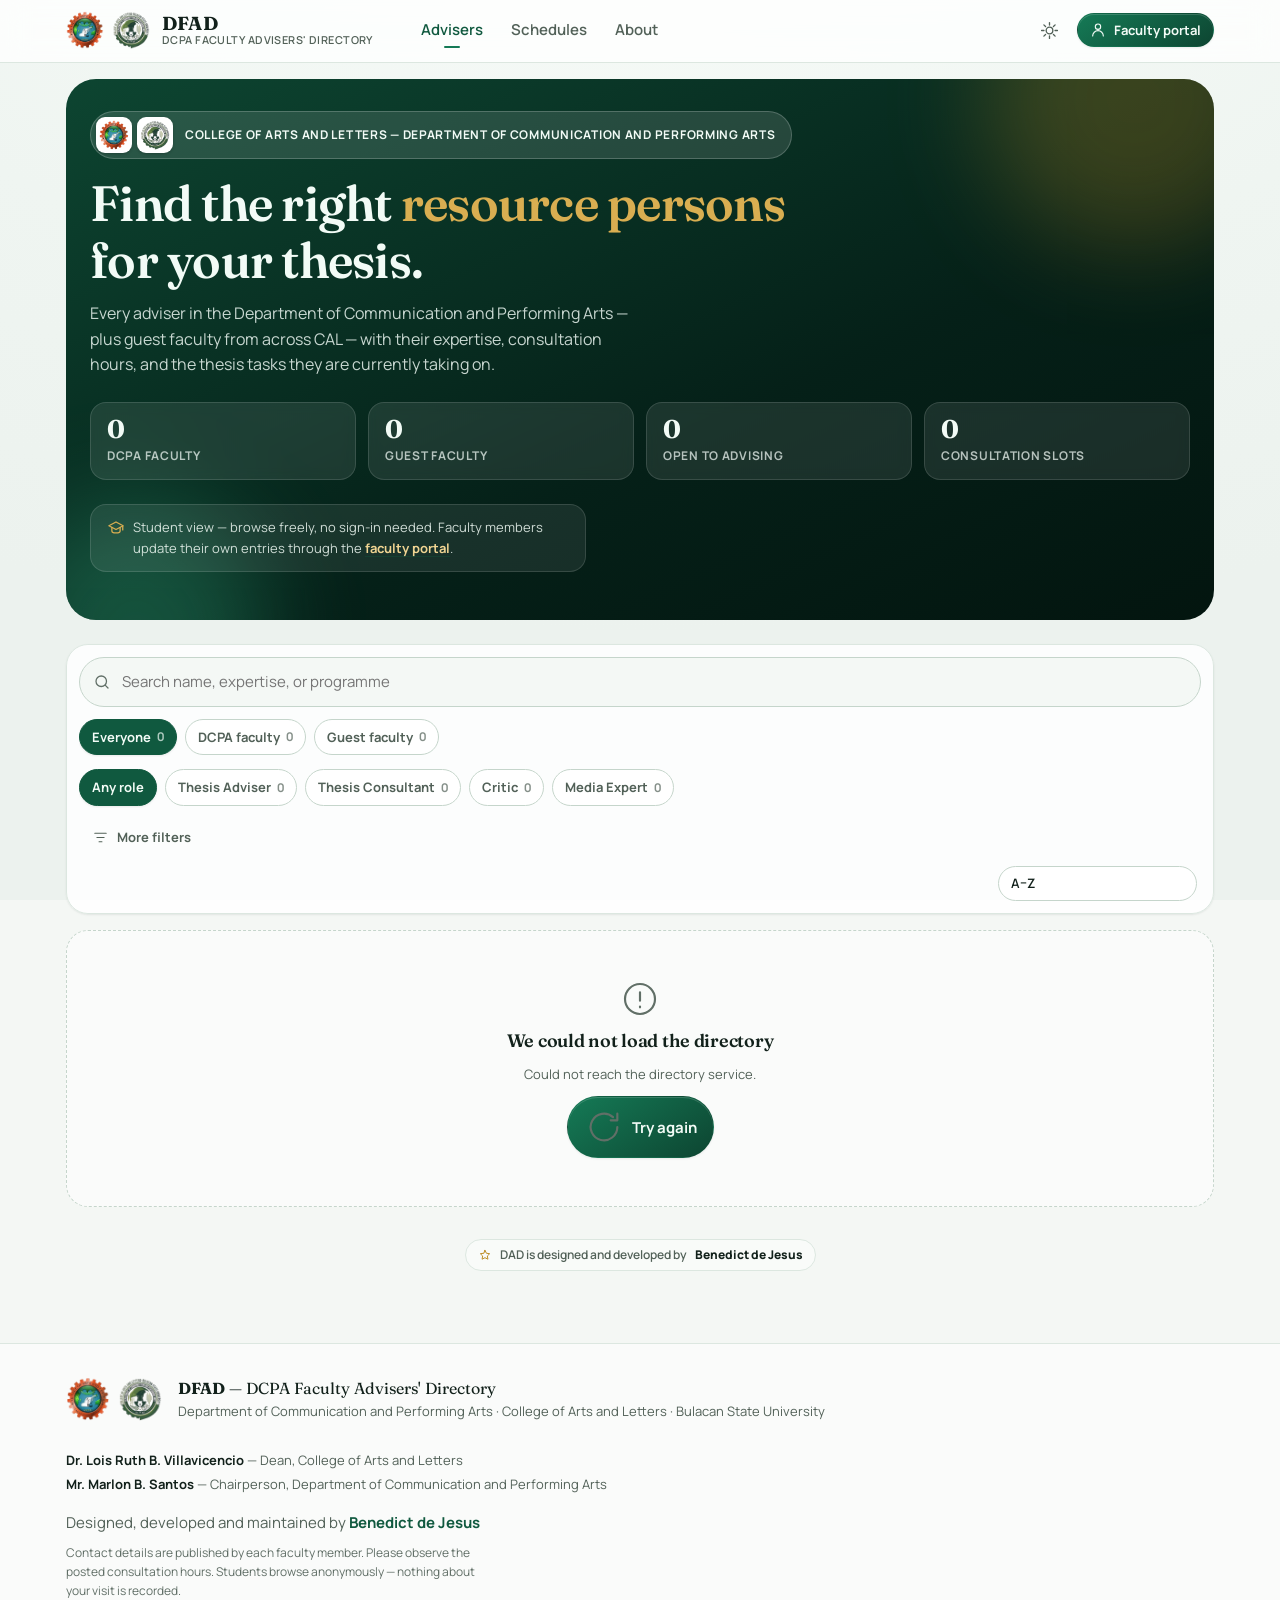
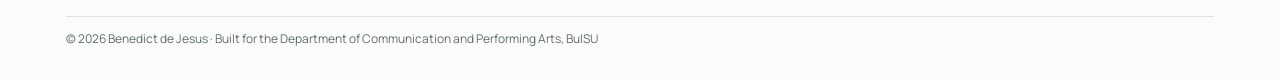
==== commit 2b1871ad: "Update index.html" ====
--- a/index.html
+++ b/index.html
@@ -3,7 +3,7 @@
 <head>
 <meta charset="utf-8">
 <meta name="viewport" content="width=device-width, initial-scale=1, viewport-fit=cover">
-<title>DAD — DCPA Advisers' Directory | BulSU College of Arts and Letters</title>
+<title>DFAD — DCPA Faculty Advisers' Directory | BulSU College of Arts and Letters</title>
 <meta name="description" content="Find advisers, consultants, critics and media experts of the Department of Communication and Performing Arts at Bulacan State University — expertise, consultation schedules and availability. Developed by Benedict de Jesus.">
 
 <!-- Authorship -->
@@ -17,7 +17,7 @@
 <meta name="theme-color" content="#10593f" media="(prefers-color-scheme: light)">
 <meta name="theme-color" content="#0a1310" media="(prefers-color-scheme: dark)">
 
-<meta property="og:title" content="DAD — DCPA Advisers' Directory">
+<meta property="og:title" content="DFAD — DCPA Faculty Advisers' Directory">
 <meta property="og:description" content="Advisers, consultants, critics and media experts of the Department of Communication and Performing Arts, BulSU College of Arts and Letters. Developed by Benedict de Jesus.">
 <meta property="og:type" content="website">
 <meta property="article:author" content="Benedict de Jesus">
@@ -41,7 +41,7 @@
 {
   "@context": "https://schema.org",
   "@type": "WebSite",
-  "name": "DAD — DCPA Advisers' Directory",
+  "name": "DFAD — DCPA Faculty Advisers' Directory",
   "description": "Directory of advisers, consultants, critics and media experts of the Department of Communication and Performing Arts, College of Arts and Letters, Bulacan State University.",
   "author": {
     "@type": "Person",
@@ -75,7 +75,7 @@
 
 <body>
 <!--
-  DAD — DCPA Advisers' Directory
+  DFAD — DCPA Faculty Advisers' Directory
   Department of Communication and Performing Arts
   College of Arts and Letters, Bulacan State University
 
@@ -87,7 +87,7 @@
 
   <header class="topbar" id="topbar">
     <div class="topbar__inner">
-      <a class="brand" href="#/" aria-label="DAD — DCPA Advisers' Directory, home">
+      <a class="brand" href="#/" aria-label="DFAD — DCPA  Faculty Advisers' Directory, home">
         <span class="seals brand__seals">
           <span class="seal seal--adaptive brand__seal-cal">
             <img src="assets/img/cal-logo.png" width="192" height="191"
@@ -99,8 +99,8 @@
           </span>
         </span>
         <span class="brand__text">
-          <strong>DAD</strong>
-          <small>DCPA Advisers' Directory</small>
+          <strong>DFAD</strong>
+          <small>DCPA Faculty Advisers' Directory</small>
         </span>
       </a>
 
@@ -143,7 +143,7 @@
           </span>
         </span>
         <div>
-          <p class="footer__brand"><strong>DAD</strong> — DCPA Advisers' Directory</p>
+          <p class="footer__brand"><strong>DFAD</strong> — DCPA Faculty Advisers' Directory</p>
           <p class="footer__meta" id="footerMeta">
             Department of Communication and Performing Arts · College of Arts and Letters ·
             Bulacan State University
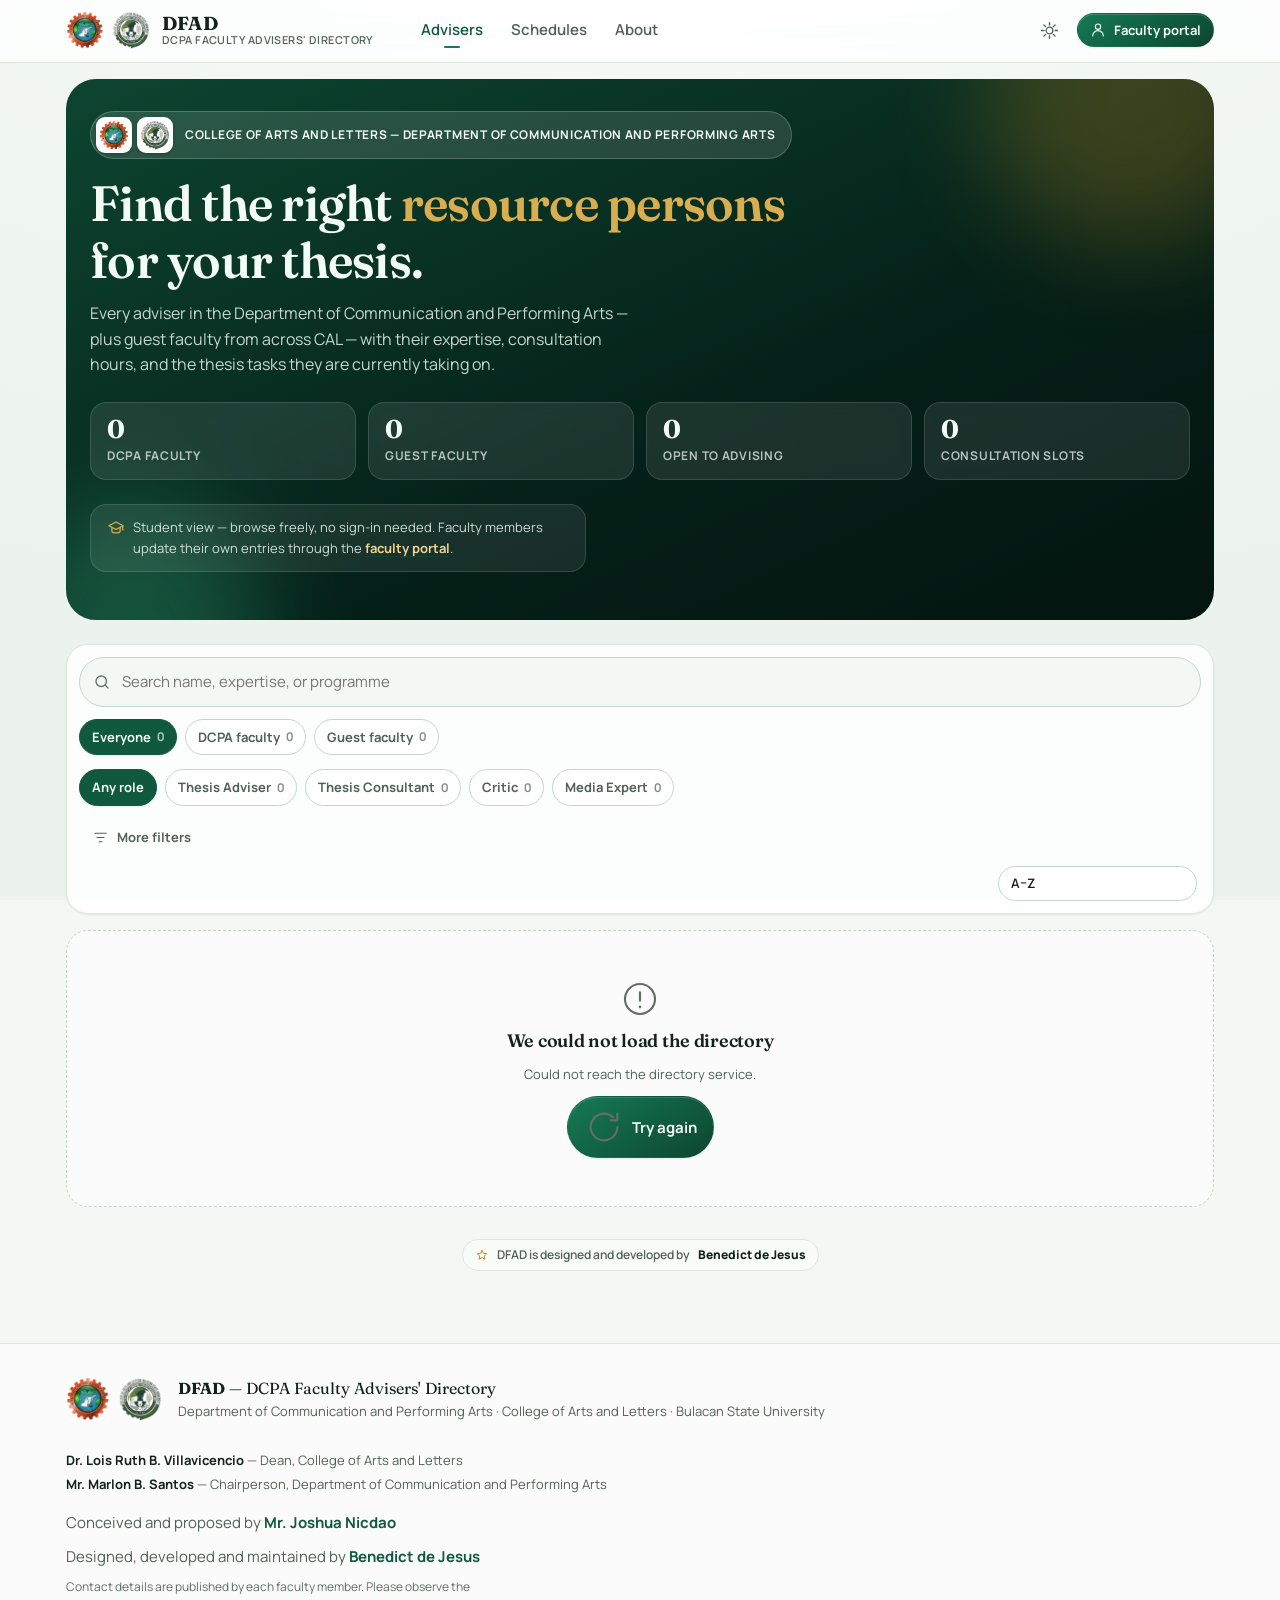
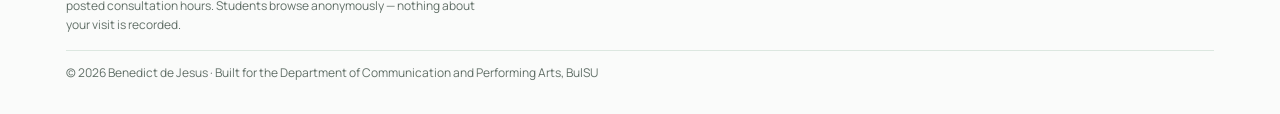
==== commit d40dee2b: "updated" ====
--- a/index.html
+++ b/index.html
@@ -4,7 +4,7 @@
 <meta charset="utf-8">
 <meta name="viewport" content="width=device-width, initial-scale=1, viewport-fit=cover">
 <title>DFAD — DCPA Faculty Advisers' Directory | BulSU College of Arts and Letters</title>
-<meta name="description" content="Find advisers, consultants, critics and media experts of the Department of Communication and Performing Arts at Bulacan State University — expertise, consultation schedules and availability. Developed by Benedict de Jesus.">
+<meta name="description" content="Find faculty advisers, consultants, critics and media experts of the Department of Communication and Performing Arts at Bulacan State University — expertise, consultation schedules and availability. Developed by Benedict de Jesus.">
 
 <!-- Authorship -->
 <meta name="author" content="Benedict de Jesus">
@@ -18,7 +18,7 @@
 <meta name="theme-color" content="#0a1310" media="(prefers-color-scheme: dark)">
 
 <meta property="og:title" content="DFAD — DCPA Faculty Advisers' Directory">
-<meta property="og:description" content="Advisers, consultants, critics and media experts of the Department of Communication and Performing Arts, BulSU College of Arts and Letters. Developed by Benedict de Jesus.">
+<meta property="og:description" content="Faculty advisers, consultants, critics and media experts of the Department of Communication and Performing Arts, BulSU College of Arts and Letters. Developed by Benedict de Jesus.">
 <meta property="og:type" content="website">
 <meta property="article:author" content="Benedict de Jesus">
 
@@ -42,7 +42,7 @@
   "@context": "https://schema.org",
   "@type": "WebSite",
   "name": "DFAD — DCPA Faculty Advisers' Directory",
-  "description": "Directory of advisers, consultants, critics and media experts of the Department of Communication and Performing Arts, College of Arts and Letters, Bulacan State University.",
+  "description": "Directory of faculty advisers, consultants, critics and media experts of the Department of Communication and Performing Arts, College of Arts and Letters, Bulacan State University.",
   "author": {
     "@type": "Person",
     "name": "Benedict de Jesus",
@@ -87,7 +87,7 @@
 
   <header class="topbar" id="topbar">
     <div class="topbar__inner">
-      <a class="brand" href="#/" aria-label="DFAD — DCPA  Faculty Advisers' Directory, home">
+      <a class="brand" href="#/" aria-label="DFAD — DCPA Faculty Advisers' Directory, home">
         <span class="seals brand__seals">
           <span class="seal seal--adaptive brand__seal-cal">
             <img src="assets/img/cal-logo.png" width="192" height="191"
@@ -157,6 +157,10 @@
       </p>
 
       <p class="footer__author">
+        Conceived and proposed by
+        <a href="#/about"><strong data-proponent>Mr. Joshua Nicdao</strong></a>
+      </p>
+      <p class="footer__author">
         Designed, developed and maintained by
         <a href="#/about"><strong data-author>Benedict de Jesus</strong></a>
       </p>
@@ -199,7 +203,7 @@
 <script type="module" src="assets/js/app.js"></script>
 <noscript>
   <div class="noscript">
-    DAD needs JavaScript to load the advisers' directory. Please enable it, or
+    DFAD needs JavaScript to load the faculty advisers' directory. Please enable it, or
     contact the department office for a printed copy of consultation hours.
     <p style="margin-top:12px">A project by Benedict de Jesus.</p>
   </div>
--- a/assets/css/tokens.css
+++ b/assets/css/tokens.css
@@ -1,5 +1,5 @@
 /* ==========================================================================
-   DAD — DCPA Advisers' Directory
+   DFAD — DCPA Faculty Advisers' Directory
    Design tokens.
 
    Built and developed by Benedict de Jesus.
--- a/assets/css/layout.css
+++ b/assets/css/layout.css
@@ -1,5 +1,5 @@
 /* ==========================================================================
-   DAD — reset, shell and page layout (mobile-first)
+   DFAD — reset, shell and page layout (mobile-first)
    ========================================================================== */
 
 *, *::before, *::after { box-sizing: border-box; }
@@ -182,7 +182,7 @@
   text-transform: uppercase;
   font-weight: 600;
 }
-/* Narrow phones: both seals still fit beside "DAD", so only the descriptor
+/* Narrow phones: both seals still fit beside "DFAD", so only the descriptor
    line drops — the full name stays in the tab title and the footer. */
 @media (max-width: 420px) {
   .brand__text small { display: none; }
@@ -311,6 +311,8 @@
   color: var(--text-muted);
   padding-block-start: var(--space-2);
 }
+/* Two credit lines sit together — only the first needs the gap above. */
+.footer__author + .footer__author { padding-block-start: 2px; }
 .footer__author strong { color: var(--brand-ink); }
 .footer__author a { text-decoration: none; }
 .footer__author a:hover strong { text-decoration: underline; text-underline-offset: 3px; }
--- a/assets/css/components.css
+++ b/assets/css/components.css
@@ -1,5 +1,5 @@
 /* ==========================================================================
-   DAD — components
+   DFAD — components
    ========================================================================== */
 
 /* --------------------------------------------------------------------------
@@ -1272,7 +1272,7 @@
   box-shadow: var(--shadow-1);
 }
 /* College Dean and Department Chairperson. Presented as leadership of the
-   institution DAD serves — deliberately a separate block from the developer
+   institution DFAD serves — deliberately a separate block from the developer
    credit, so neither reads as a claim on the other. */
 .leaders { display: grid; gap: var(--space-3); margin-block-start: var(--space-2); }
 .leader {
@@ -1298,6 +1298,18 @@
 .leader__text { display: grid; gap: 1px; min-width: 0; }
 .leader__text b { font-size: var(--fs-base); }
 .leader__text span { font-size: var(--fs-xs); color: var(--text-muted); }
+
+/* The proponent's card is tinted gold rather than green so the two credits
+   read as distinct contributions — the idea, and the build. */
+.author-card--proponent {
+  border-color: var(--accent-200);
+  background: linear-gradient(150deg, var(--accent-100), var(--surface) 70%);
+}
+.author-card--proponent .author-card__mark {
+  background: linear-gradient(145deg, var(--accent-500), var(--accent-700));
+  color: #241a05;
+}
+.author-card--proponent .author-card__role { color: var(--accent-ink) !important; }
 
 .author-card h3 { font-size: var(--fs-lg); }
 .author-card p { font-size: var(--fs-sm); color: var(--text-muted); margin-top: 4px; }
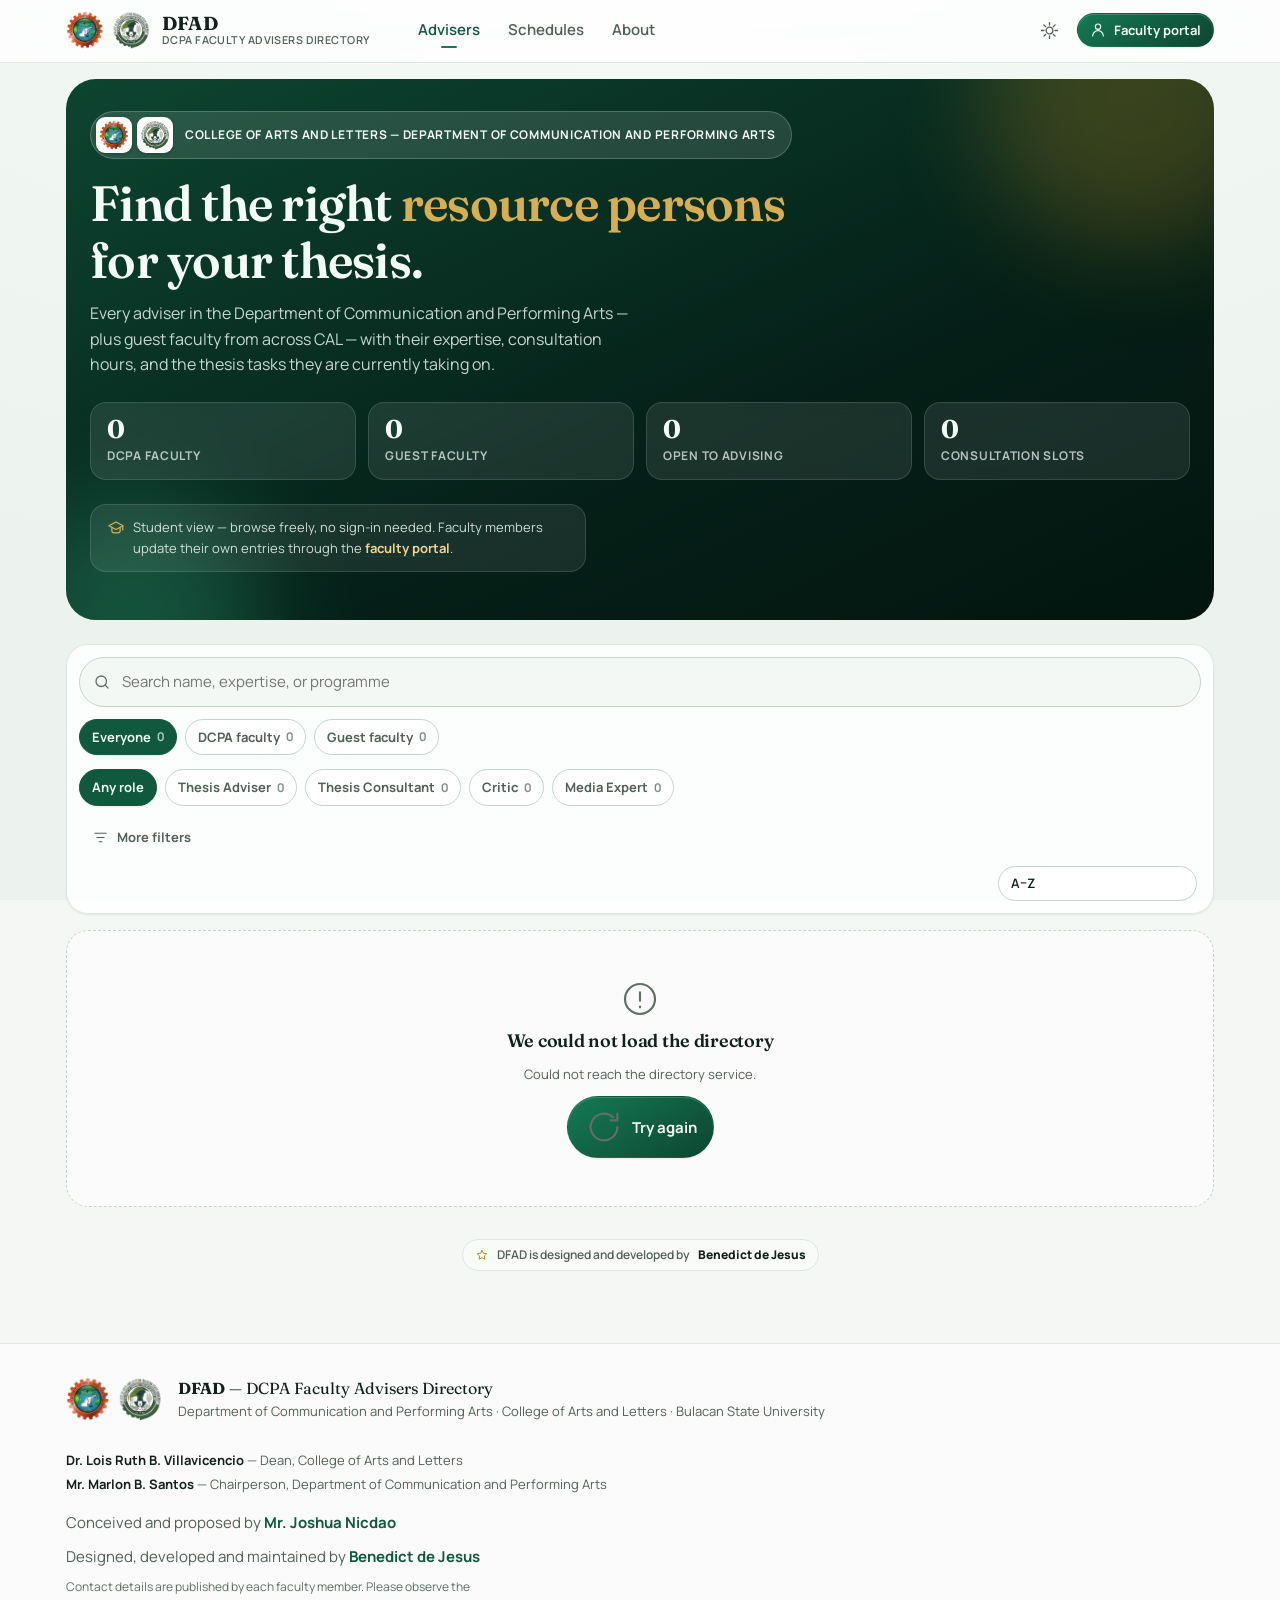
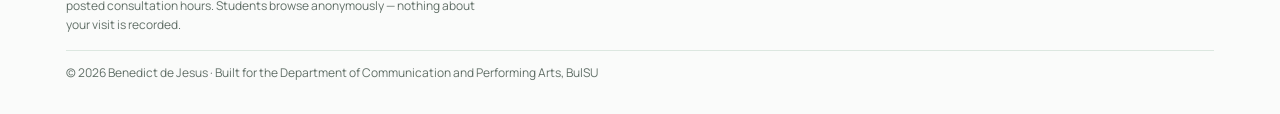
==== commit 56d50f08: "update" ====
--- a/index.html
+++ b/index.html
@@ -3,7 +3,7 @@
 <head>
 <meta charset="utf-8">
 <meta name="viewport" content="width=device-width, initial-scale=1, viewport-fit=cover">
-<title>DFAD — DCPA Faculty Advisers' Directory | BulSU College of Arts and Letters</title>
+<title>DFAD — DCPA Faculty Advisers Directory | BulSU College of Arts and Letters</title>
 <meta name="description" content="Find faculty advisers, consultants, critics and media experts of the Department of Communication and Performing Arts at Bulacan State University — expertise, consultation schedules and availability. Developed by Benedict de Jesus.">
 
 <!-- Authorship -->
@@ -17,7 +17,7 @@
 <meta name="theme-color" content="#10593f" media="(prefers-color-scheme: light)">
 <meta name="theme-color" content="#0a1310" media="(prefers-color-scheme: dark)">
 
-<meta property="og:title" content="DFAD — DCPA Faculty Advisers' Directory">
+<meta property="og:title" content="DFAD — DCPA Faculty Advisers Directory">
 <meta property="og:description" content="Faculty advisers, consultants, critics and media experts of the Department of Communication and Performing Arts, BulSU College of Arts and Letters. Developed by Benedict de Jesus.">
 <meta property="og:type" content="website">
 <meta property="article:author" content="Benedict de Jesus">
@@ -41,7 +41,7 @@
 {
   "@context": "https://schema.org",
   "@type": "WebSite",
-  "name": "DFAD — DCPA Faculty Advisers' Directory",
+  "name": "DFAD — DCPA Faculty Advisers Directory",
   "description": "Directory of faculty advisers, consultants, critics and media experts of the Department of Communication and Performing Arts, College of Arts and Letters, Bulacan State University.",
   "author": {
     "@type": "Person",
@@ -75,7 +75,7 @@
 
 <body>
 <!--
-  DFAD — DCPA Faculty Advisers' Directory
+  DFAD — DCPA Faculty Advisers Directory
   Department of Communication and Performing Arts
   College of Arts and Letters, Bulacan State University
 
@@ -87,7 +87,7 @@
 
   <header class="topbar" id="topbar">
     <div class="topbar__inner">
-      <a class="brand" href="#/" aria-label="DFAD — DCPA Faculty Advisers' Directory, home">
+      <a class="brand" href="#/" aria-label="DFAD — DCPA Faculty Advisers Directory, home">
         <span class="seals brand__seals">
           <span class="seal seal--adaptive brand__seal-cal">
             <img src="assets/img/cal-logo.png" width="192" height="191"
@@ -100,7 +100,7 @@
         </span>
         <span class="brand__text">
           <strong>DFAD</strong>
-          <small>DCPA Faculty Advisers' Directory</small>
+          <small>DCPA Faculty Advisers Directory</small>
         </span>
       </a>
 
@@ -143,7 +143,7 @@
           </span>
         </span>
         <div>
-          <p class="footer__brand"><strong>DFAD</strong> — DCPA Faculty Advisers' Directory</p>
+          <p class="footer__brand"><strong>DFAD</strong> — DCPA Faculty Advisers Directory</p>
           <p class="footer__meta" id="footerMeta">
             Department of Communication and Performing Arts · College of Arts and Letters ·
             Bulacan State University
--- a/assets/css/tokens.css
+++ b/assets/css/tokens.css
@@ -1,5 +1,5 @@
 /* ==========================================================================
-   DFAD — DCPA Faculty Advisers' Directory
+   DFAD — DCPA Faculty Advisers Directory
    Design tokens.
 
    Built and developed by Benedict de Jesus.
--- a/assets/css/components.css
+++ b/assets/css/components.css
@@ -1478,14 +1478,6 @@
 .faq[open] { border-color: var(--brand-200); }
 .faq > p { animation: rise var(--t-base) var(--ease-out); }
 
-#connPanel > summary {
-  display: flex;
-  align-items: center;
-  gap: var(--space-2);
-  color: var(--text-muted);
-}
-#connPanel > summary svg { width: 17px; height: 17px; }
-
 .kbd {
   font-family: var(--font-mono);
   font-size: var(--fs-xs);
